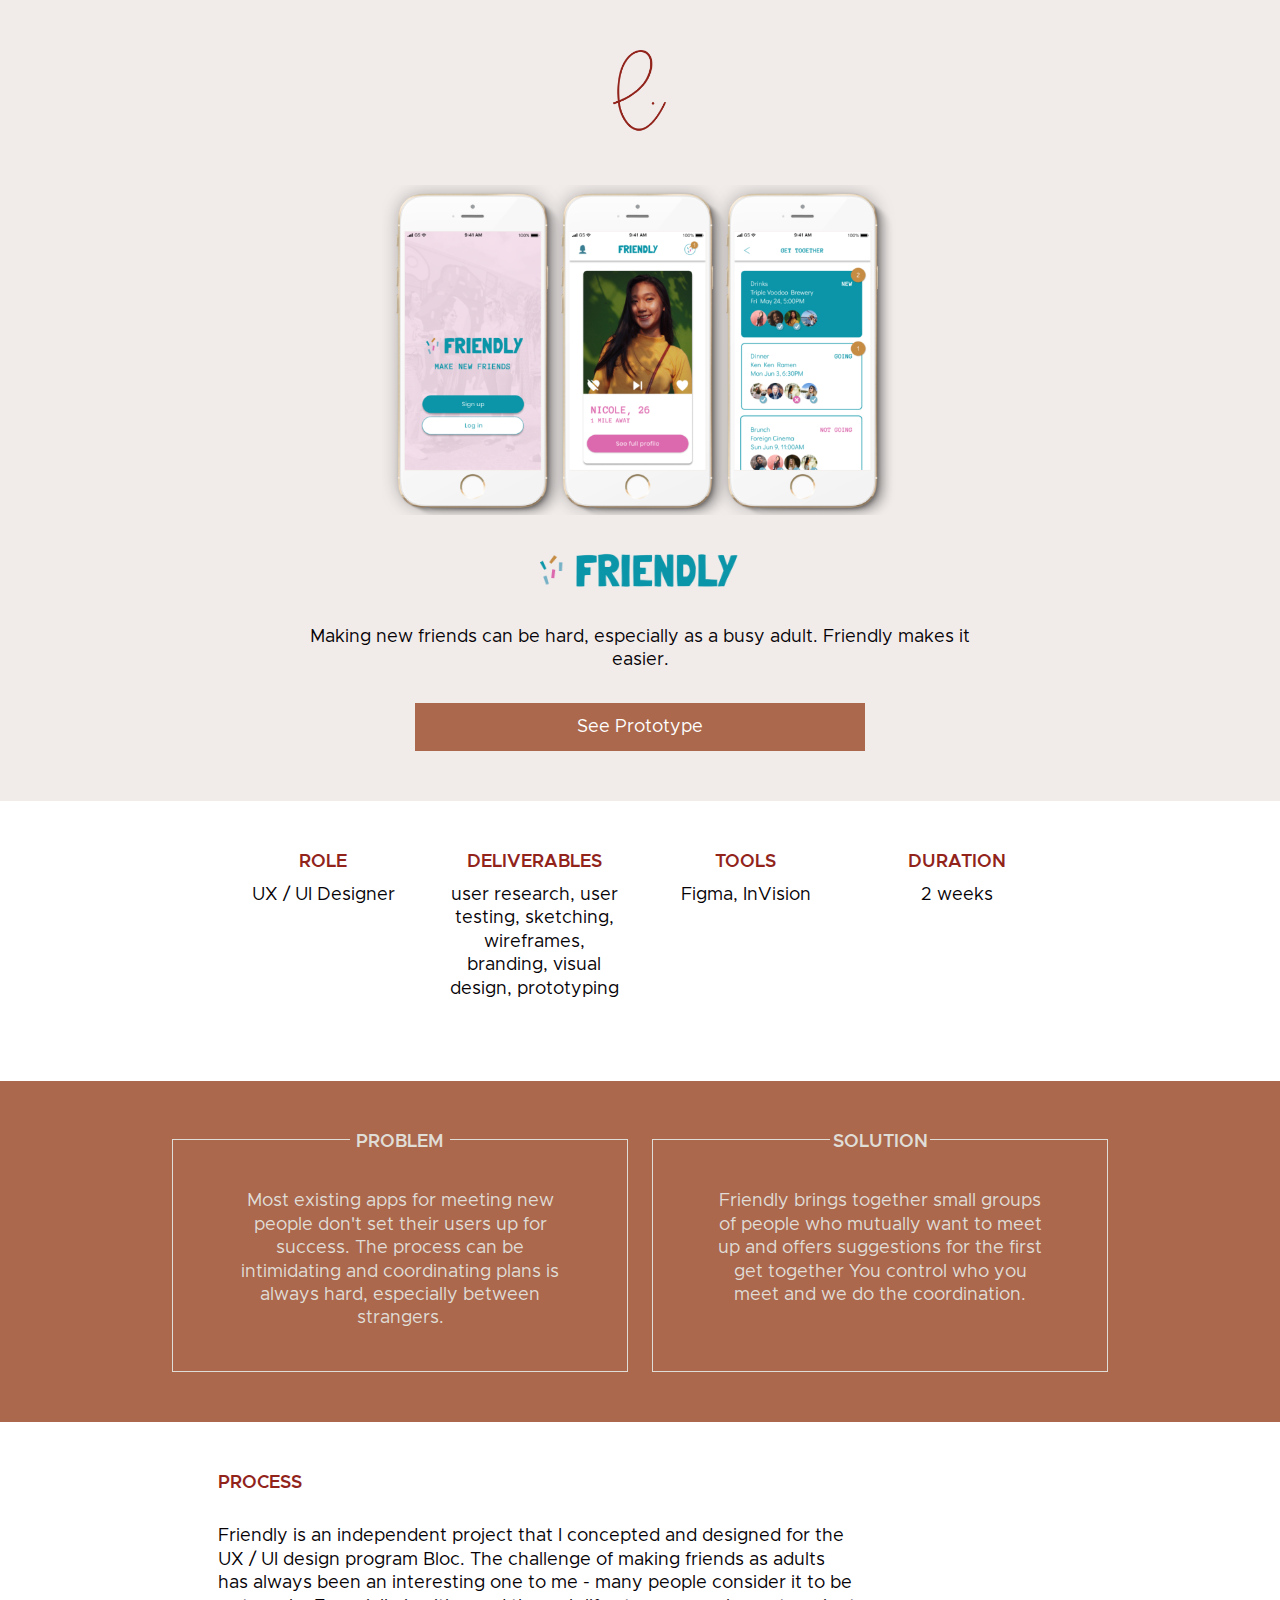
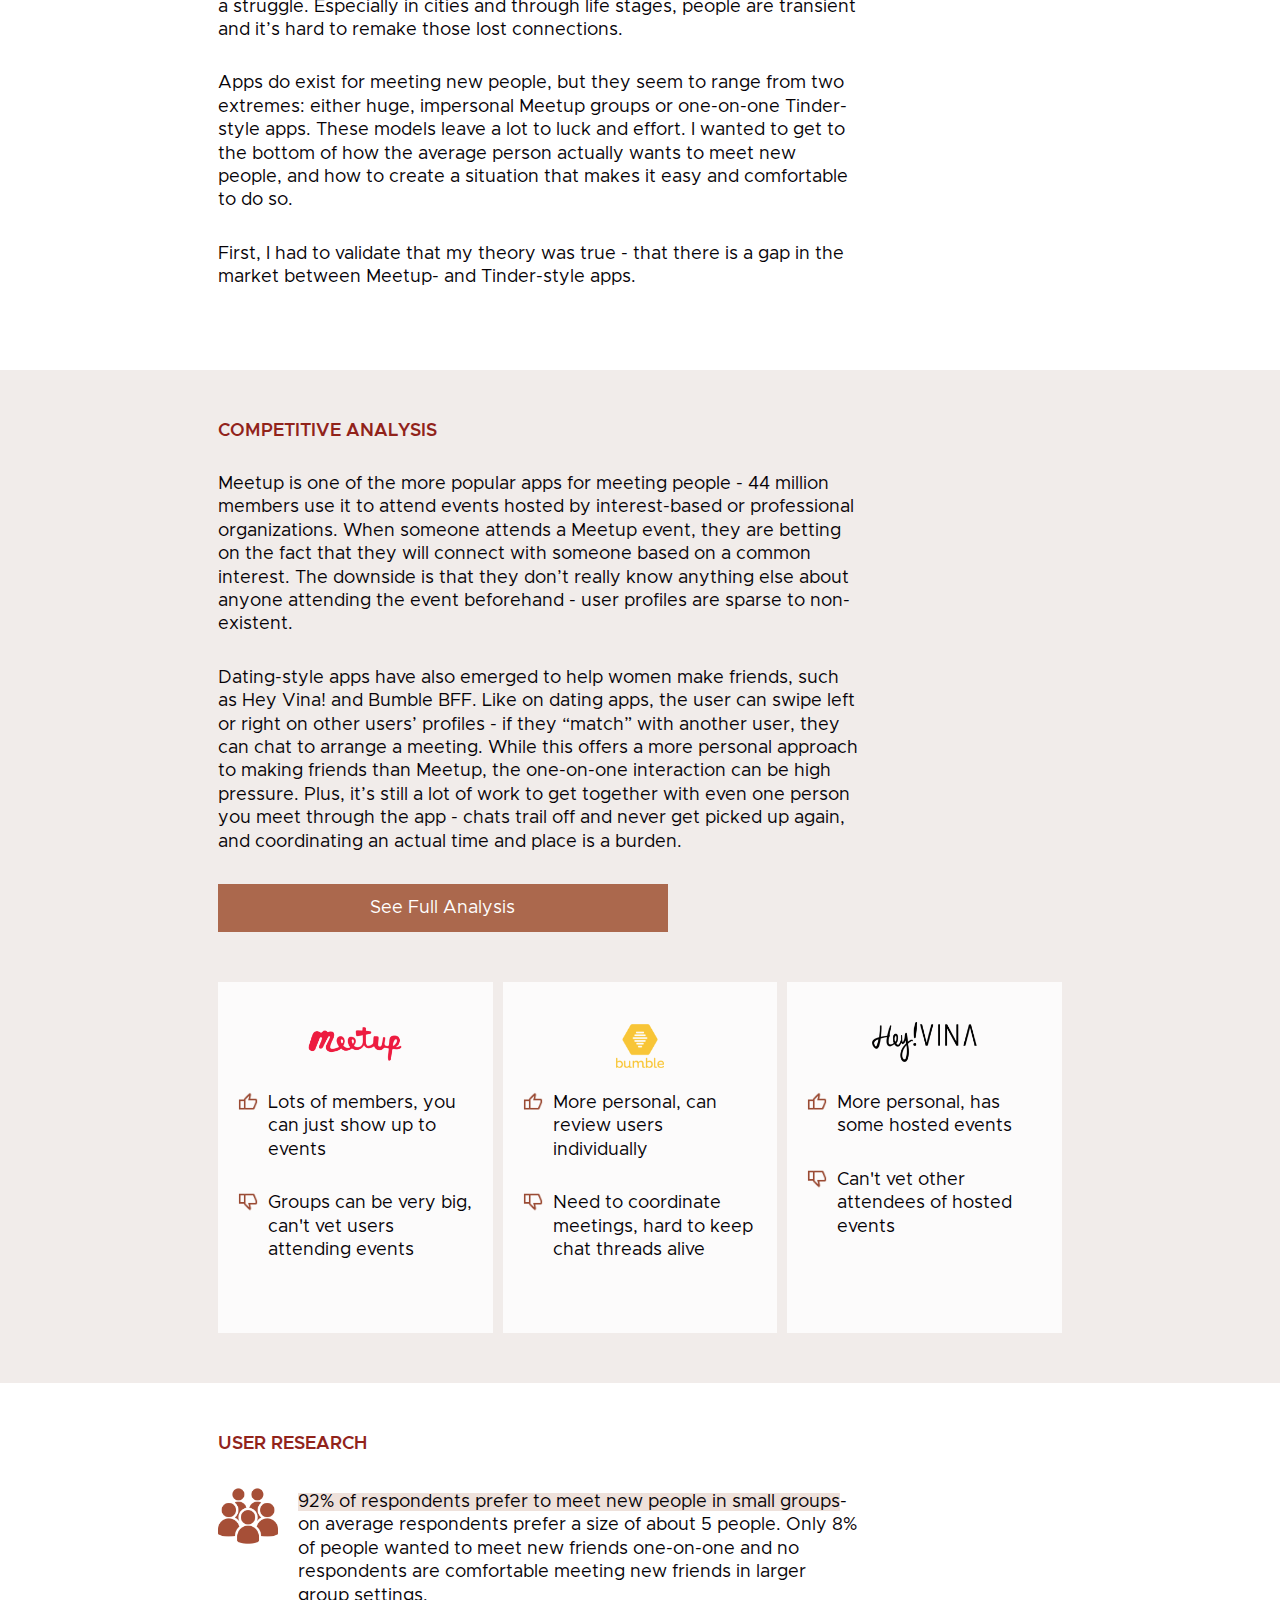
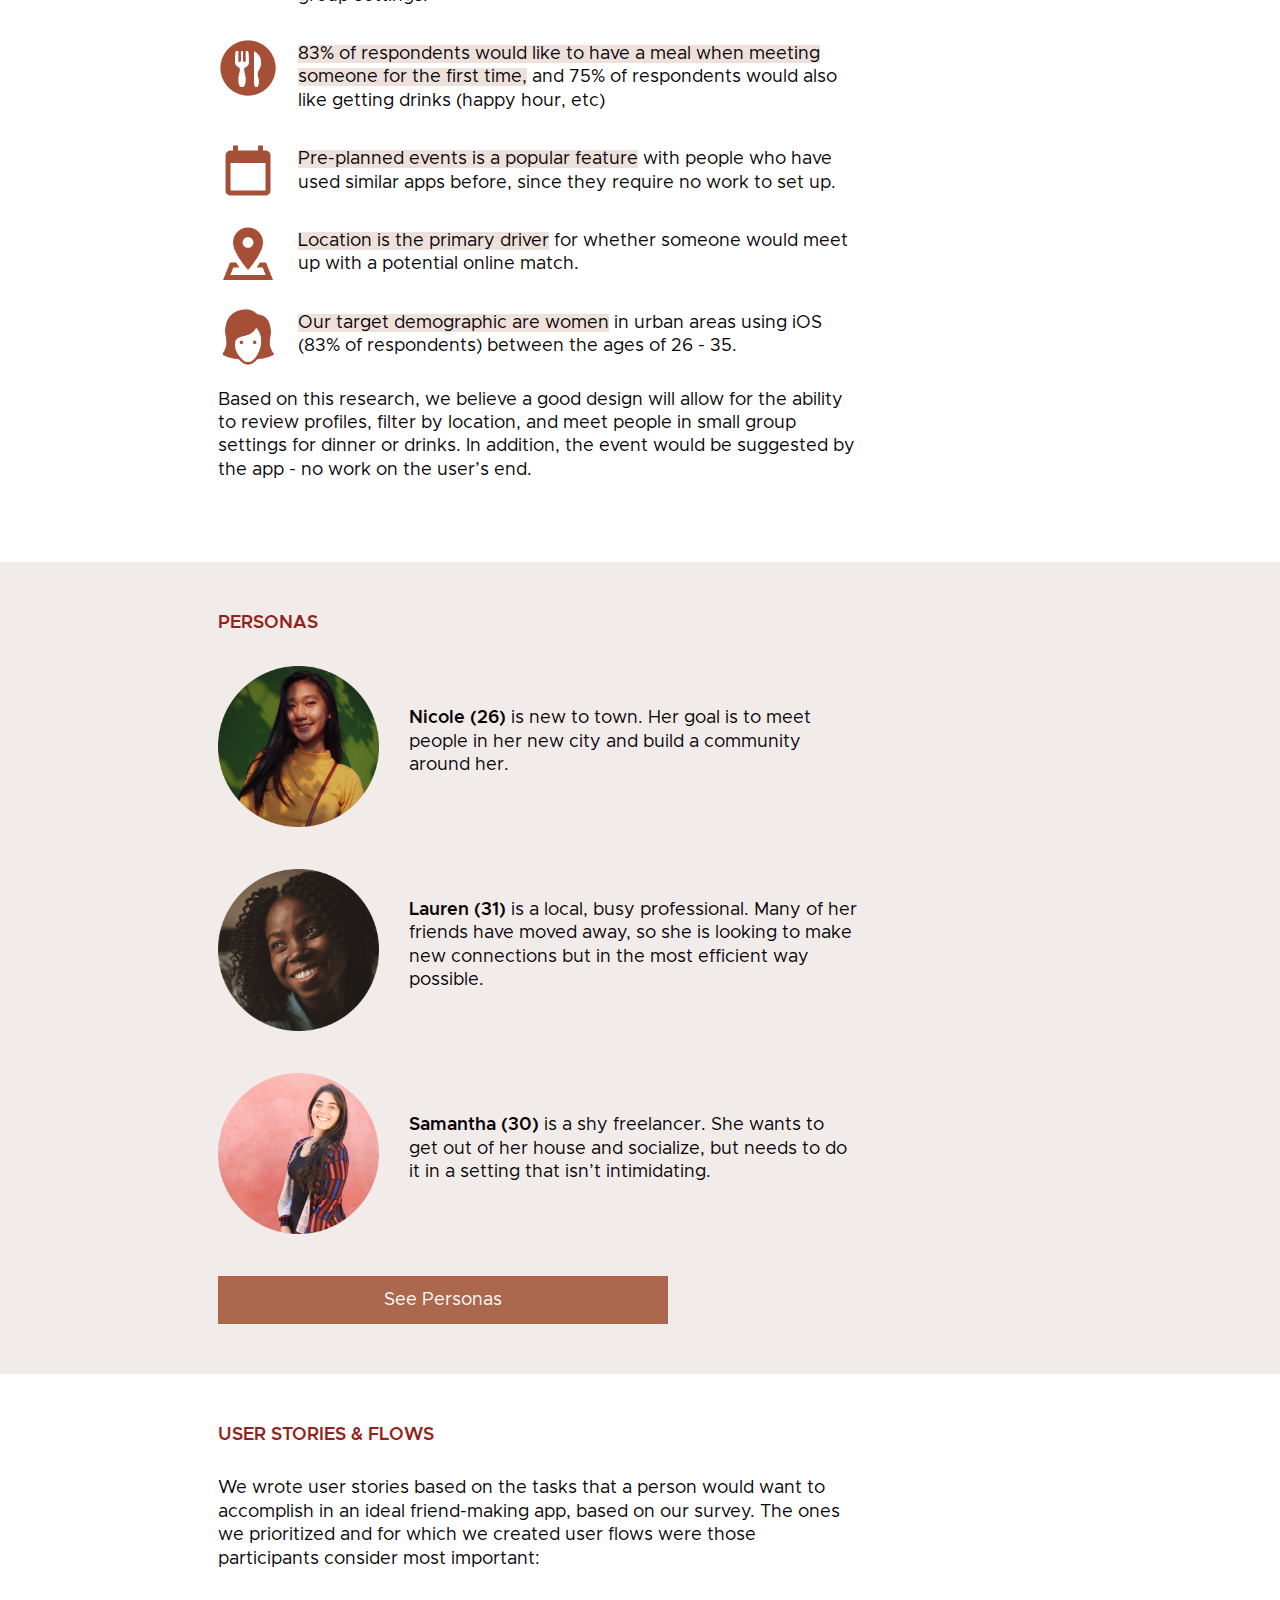
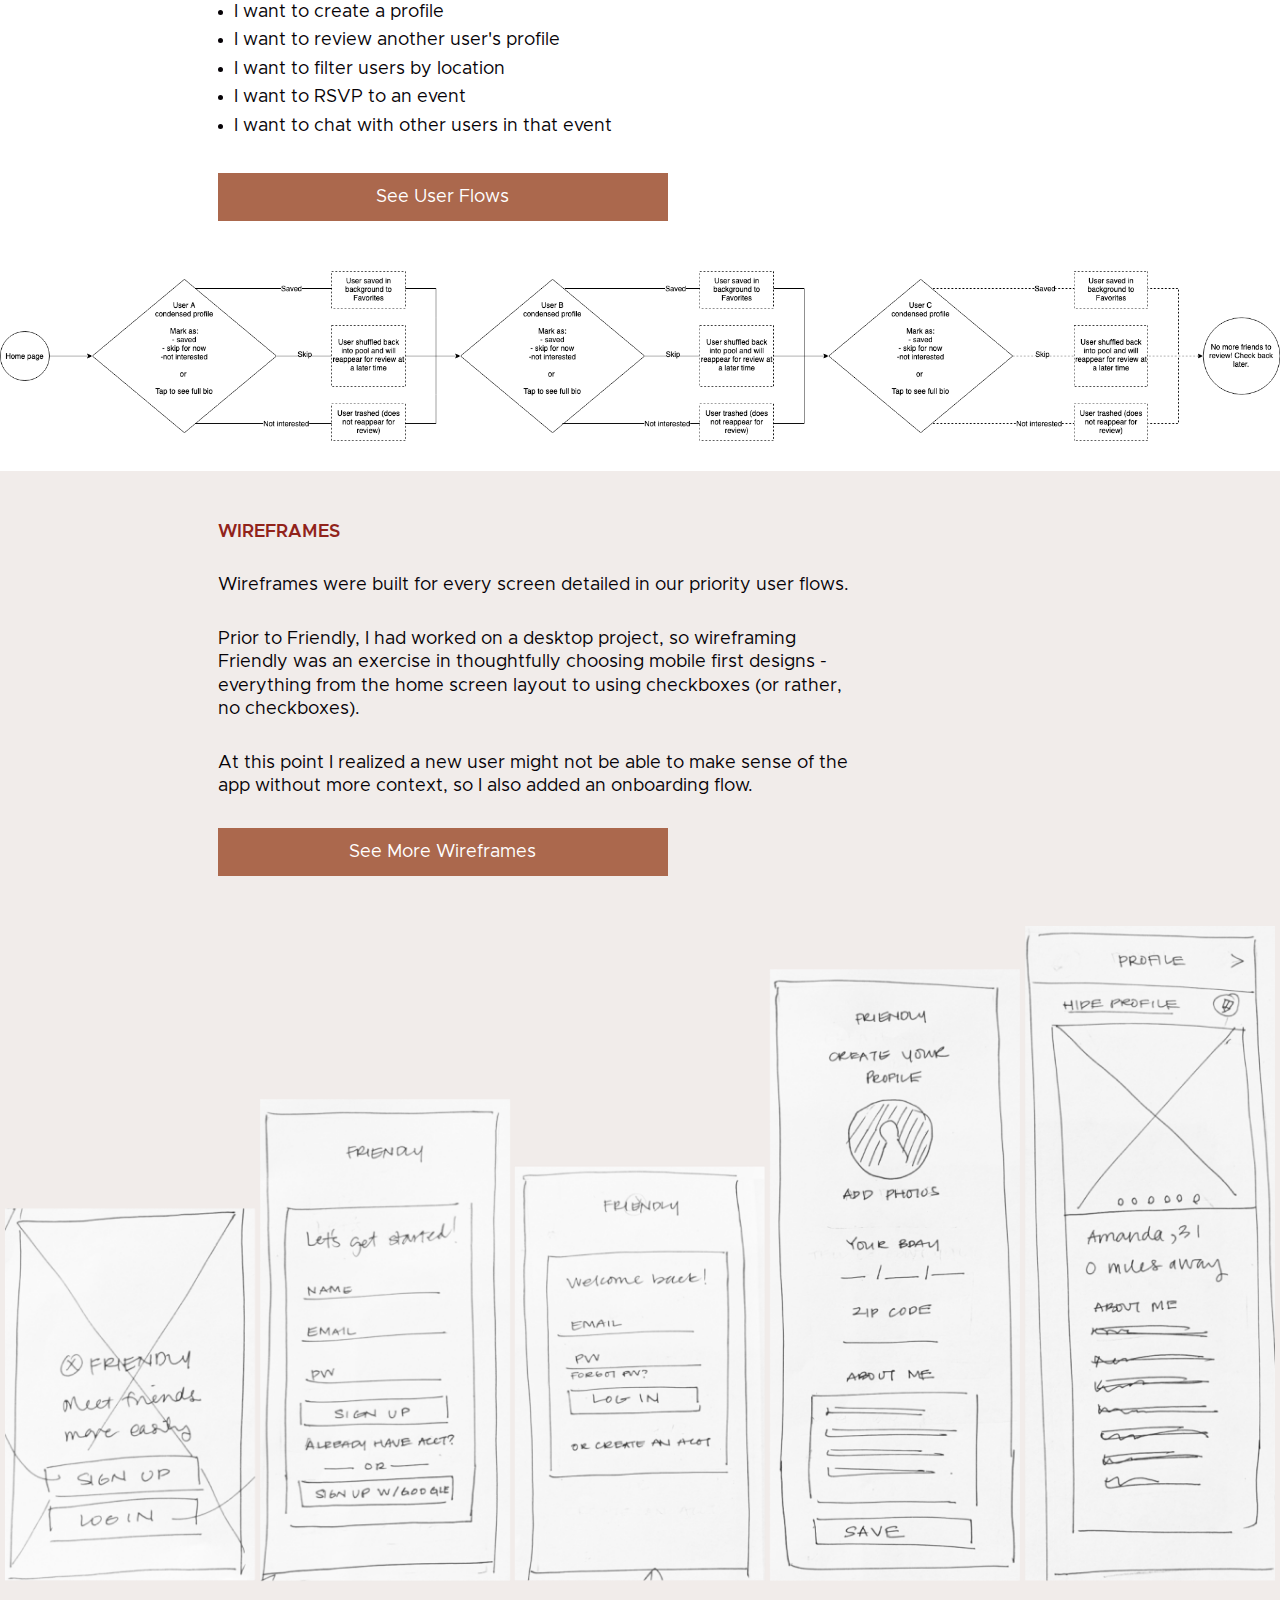
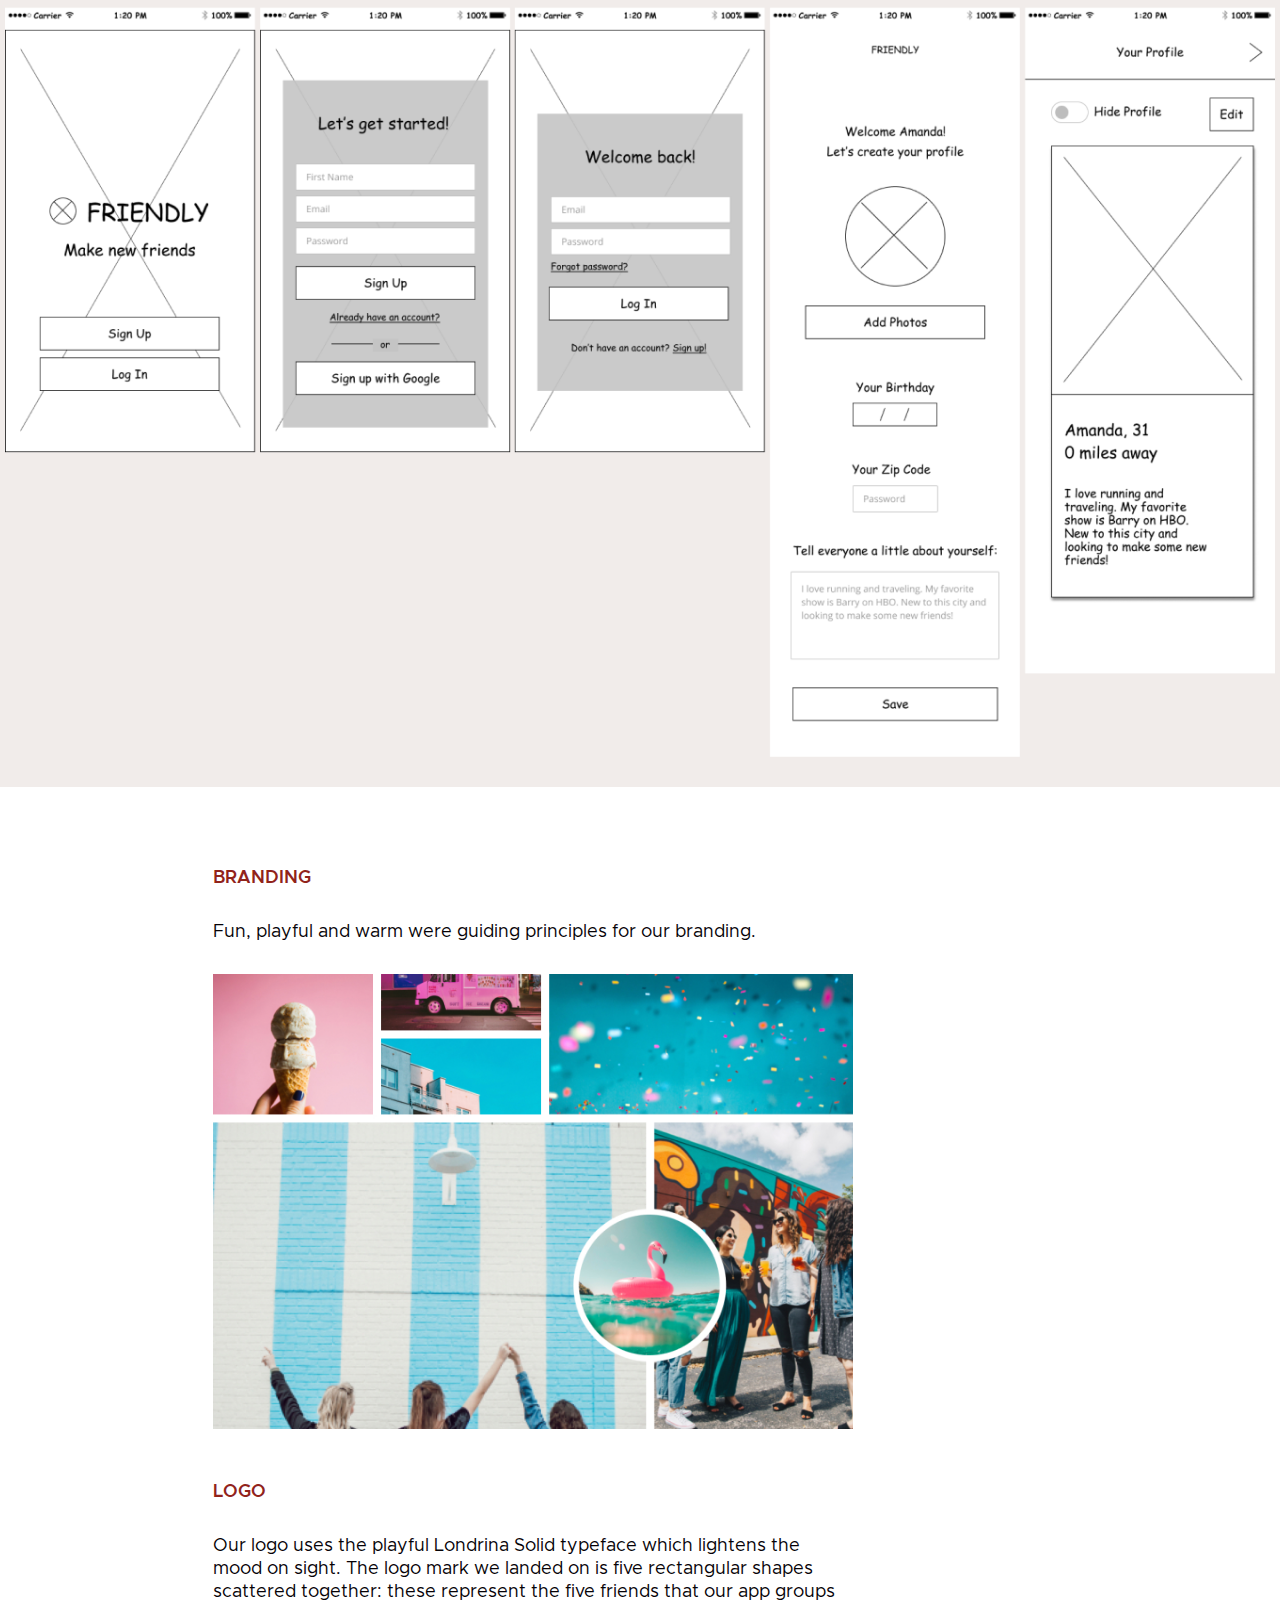
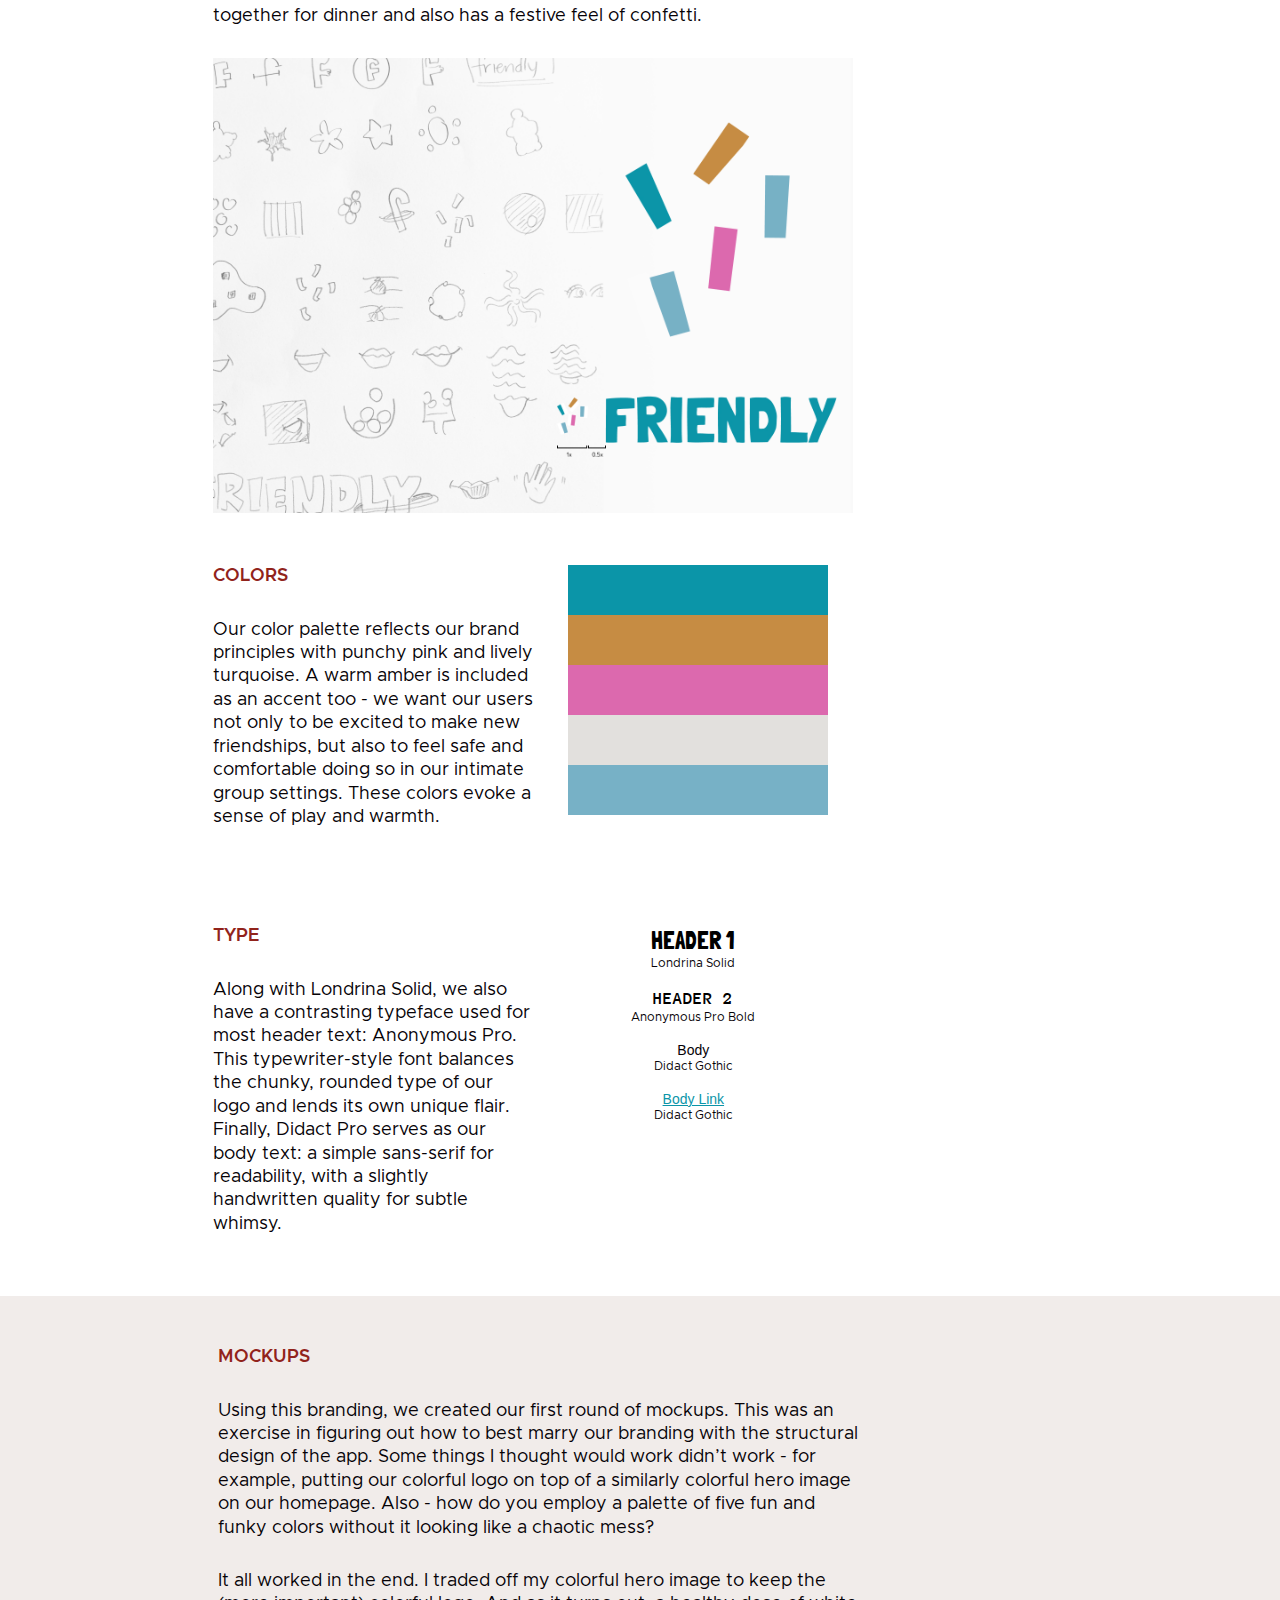
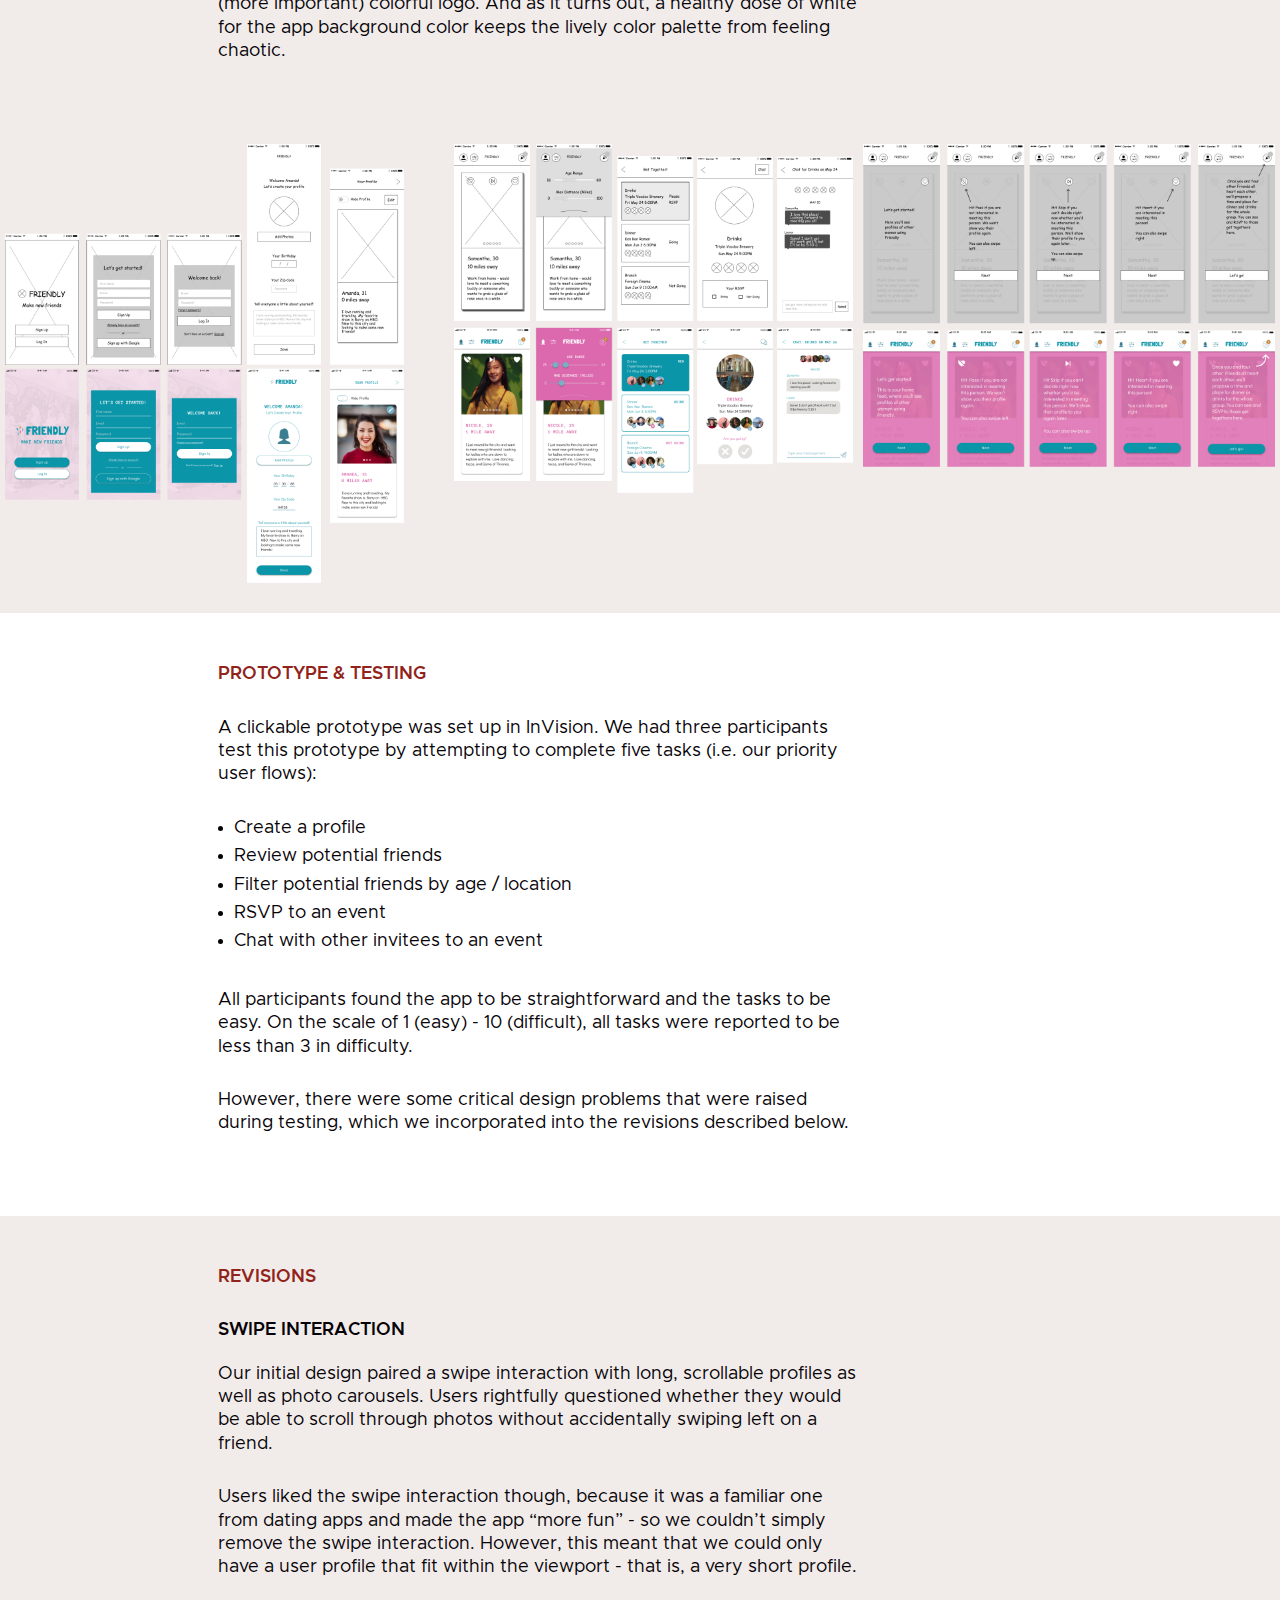
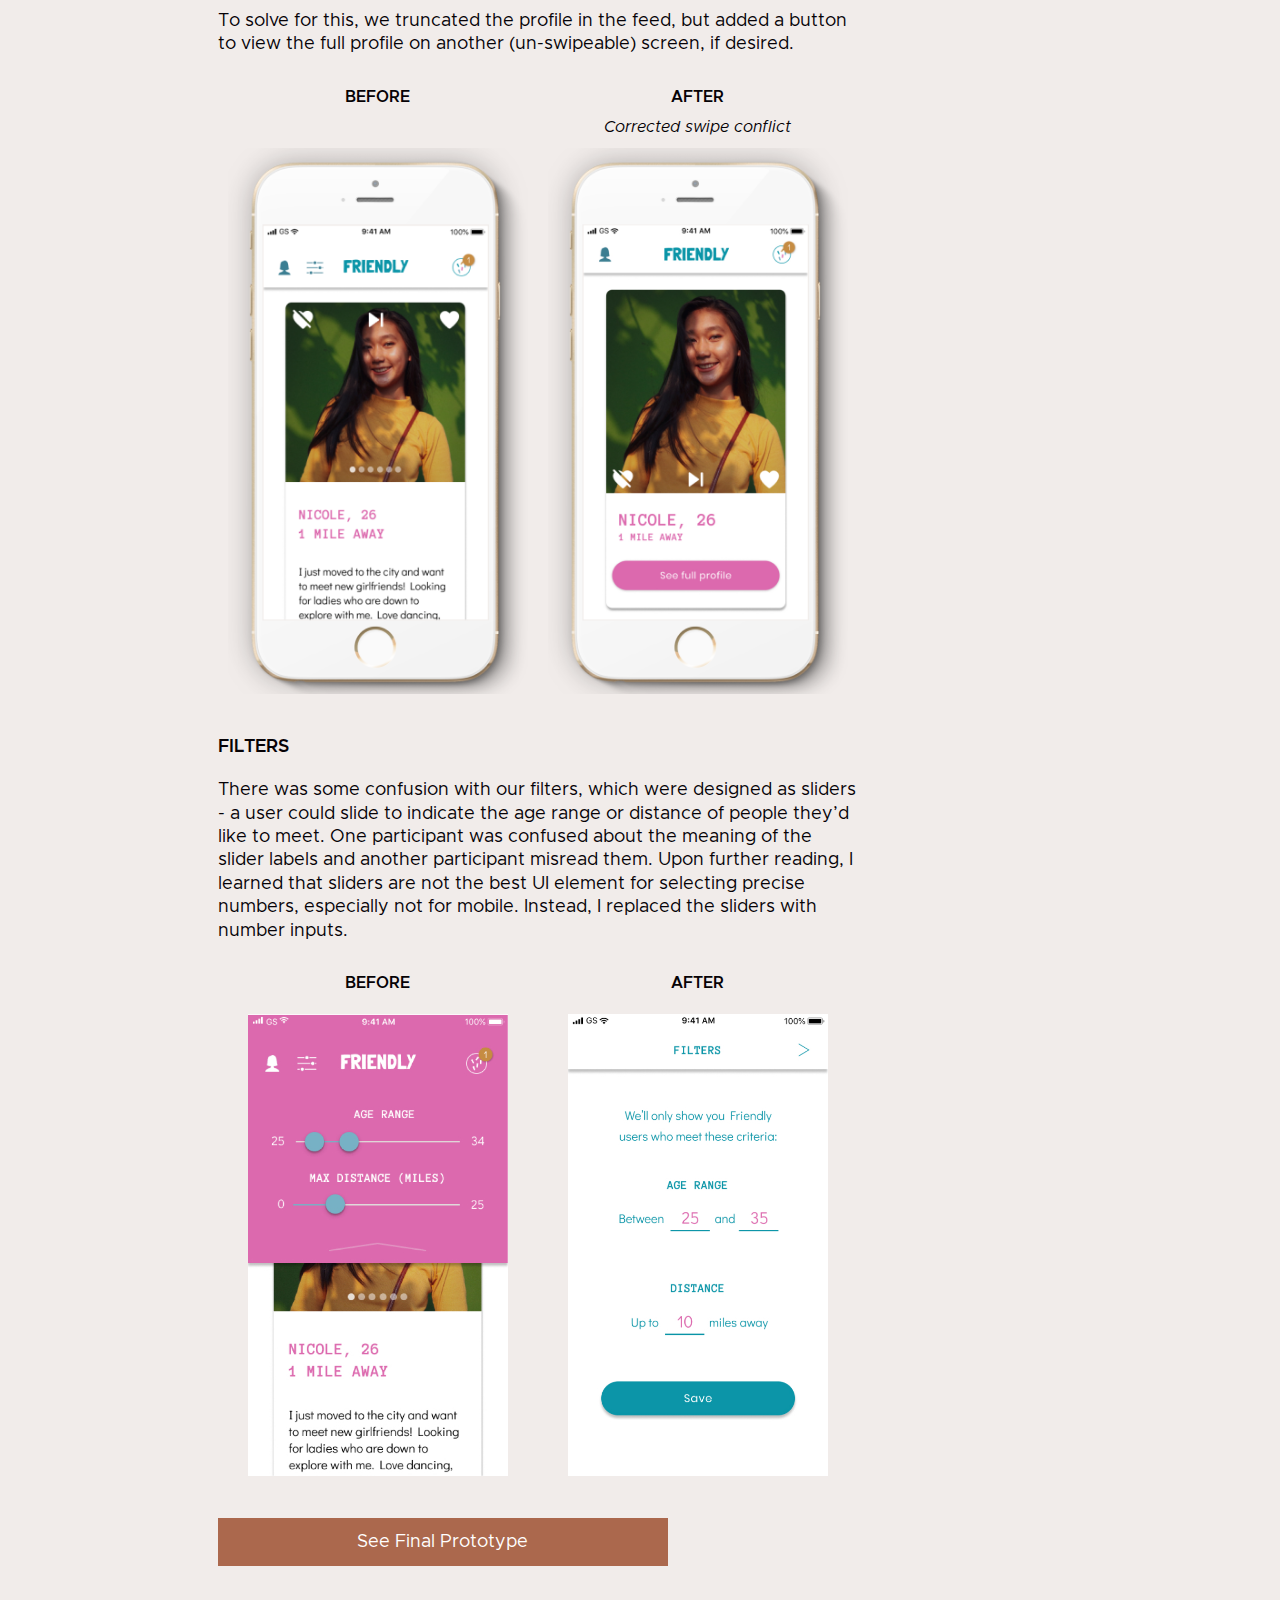
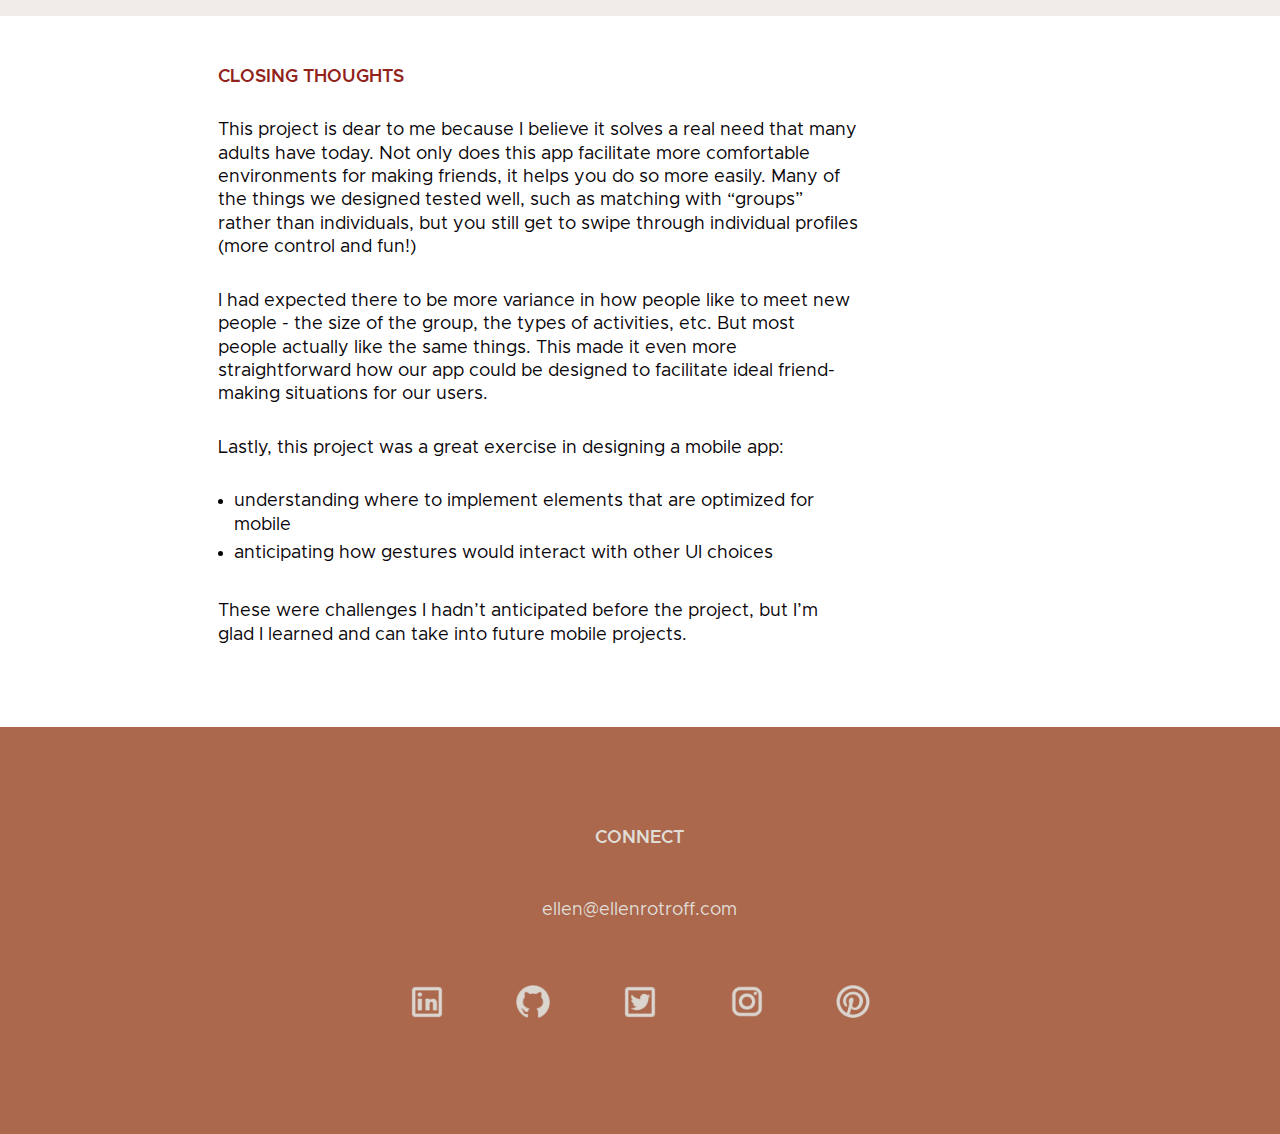
==== friendly.html @ ce74e90e "Adding Friendly case study" ====
<!DOCTYPE html>
<html lang="en" dir="ltr">
  <head>
    <!-- Global site tag (gtag.js) - Google Analytics -->
    <script async src="https://www.googletagmanager.com/gtag/js?id=UA-140252469-1"></script>
    <script>
      window.dataLayer = window.dataLayer || [];
      function gtag(){dataLayer.push(arguments);}
      gtag('js', new Date());

      gtag('config', 'UA-140252469-1');
    </script>

    <meta name="viewport" charset="utf-8" content="width=device-width, initial-scale=1">
    <title>Ellen Shen Rotroff | Portfolio</title>
    <link href="https://fonts.googleapis.com/css?family=Playfair+Display:400,400i" rel="stylesheet">
    <link href="https://fonts.googleapis.com/css?family=Montserrat:400,600" rel="stylesheet">
    <link href="https://fonts.googleapis.com/css?family=Poppins" rel="stylesheet">
    <link rel="stylesheet" href="styles/reset.css">
    <link rel="stylesheet" href="styles/style.css">
  </head>
  <body>
    <div class="container-project">

      <section class="nav">
        <a href="index.html"><img src="images/logo.png"/></a>
      </section>

      <section class="proj-hero portfolio">
        <img src="images/friendly/hero.png" class="proj-hero-img" alt="Mobile screens displaying product"/>
        <br>
        <img src="images/friendly/logo.png" class="proj-hero-logo" alt="Logo for Friendly"/>
        <p class="product-summary">Making new friends can be hard, especially as a busy adult. Friendly makes it easier.</p>
        <a href="https://invis.io/62S8Y27BA9Q" target="_blank" class="btn dark">See Prototype</a>
      </section>

      <section class="role-section portfolio bg-white">
        <div class="role role-text">
          <h2 class="dark">ROLE</h2>
          <p>UX / UI Designer</p>
        </div>
        <div class="deliverables role-text">
          <h2 class="dark">DELIVERABLES</h2>
          <p>user research, user testing, sketching, wireframes, branding, visual design, prototyping</p>
        </div>
        <div class="tools role-text">
          <h2 class="dark">TOOLS</h2>
          <p>Figma, InVision</p>
        </div>
        <div class="duration role-text">
          <h2 class="dark">DURATION</h2>
          <p>2 weeks</p>
        </div>
      </section>

      <section class="overview">
        <div class="problem-title">
          <h2 class="title">PROBLEM</h2>
        </div>
        <div class="problem">
          <p class="light overview-text">Most existing apps for meeting new people don't set their users up for success. The process can be intimidating and coordinating plans is always hard, especially between strangers.</p>
        </div>
        <div class="solution-title">
          <h2 class="title">SOLUTION</h2>
        </div>
        <div class="solution">
          <p class="light overview-text">Friendly brings together small groups of people who mutually want to meet up and offers suggestions for the first get together You control who you meet and we do the coordination.</p>
        </div>
      </section>

      <section class="process portfolio portfolio-desktop bg-white">
        <h2 class="dark">PROCESS</h2>
        <p>Friendly is an independent project that I concepted and designed for the UX / UI design program Bloc. The challenge of making friends as adults has always been an interesting one to me - many people consider it to be a struggle. Especially in cities and through life stages, people are transient and it’s hard to remake those lost connections.</p>
        <p>Apps do exist for meeting new people, but they seem to range from two extremes: either huge, impersonal Meetup groups or one-on-one Tinder-style apps. These models leave a lot to luck and effort. I wanted to get to the bottom of how the average person actually wants to meet new people, and how to create a situation that makes it easy and comfortable to do so.</p>
        <p>First, I had to validate that my theory was true - that there is a gap in the market between Meetup- and Tinder-style apps.</p>
      </section>

      <section class="comp-analysis ca-friendly portfolio-desktop portfolio">

        <div>
          <h2 class="dark">COMPETITIVE ANALYSIS</h2>
          <p>Meetup is one of the more popular apps for meeting people - 44 million members use it to attend events hosted by interest-based or professional organizations. When someone attends a Meetup event, they are betting on the fact that they will connect with someone based on a common interest. The downside is that they don’t really know anything else about anyone attending the event beforehand - user profiles are sparse to non-existent.</p>
          <p>Dating-style apps have also emerged to help women make friends, such as Hey Vina! and Bumble BFF. Like on dating apps, the user can swipe left or right on other users’ profiles - if they “match” with another user, they can chat to arrange a meeting. While this offers a more personal approach to making friends than Meetup, the one-on-one interaction can be high pressure. Plus, it’s still a lot of work to get together with even one person you meet through the app - chats trail off and never get picked up again, and coordinating an actual time and place is a burden.</p>
          <a href="https://docs.google.com/document/d/17cwCKlDme-HuQU3YNkVX6zEAoIEPw15jkq1rrfaIvqs/edit?usp=sharing" target="_blank" class="btn dark">See Full Analysis</a>
        </div>

        </section>

        <section class="brand-comp-friendly portfolio">

        <div class="brand-comparison">

          <div class="brand brand-friendly brand-1">
            <div class="brand-logo">
              <img src="images/friendly/meetup-logo.png" alt="Meetup logo" id="ww"/>
            </div>
            <div class="brand-desc">
              <div class="thumbup">
                <img src="images/gather/icons8-thumb_up.png" alt="Pros" />
              </div>
              <div class="pro">
                <p>Lots of members, you can just show up to events</p>
              </div>
              <div class="thumbdown">
                <img src="images/gather/icons8-thumbs_down.png" alt="Cons" />
              </div>
              <div class="con">
                <p>Groups can be very big, can't vet users attending events</p>
              </div>
            </div>
          </div>

          <div class="brand brand-friendly brand-2">
            <div class="brand-logo">
              <img src="images/friendly/bumble-logo.png" alt="Bumble BFF logo" id="knot"/>
            </div>
            <div class="brand-desc">
              <div class="thumbup">
                <img src="images/gather/icons8-thumb_up.png" alt="Pros" />
              </div>
              <div class="pro">
                <p>More personal, can review users individually</p>
              </div>
              <div class="thumbdown">
                <img src="images/gather/icons8-thumbs_down.png" alt="Cons"/>
              </div>
              <div class="con">
                <p>Need to coordinate meetings, hard to keep chat threads alive</p>
              </div>
            </div>
          </div>

          <div class="brand brand-friendly brand-3">
            <div class="brand-logo">
              <img src="images/friendly/heyvina-logo.png" alt="Hey Vina logo" id="zola"/>
            </div>
            <div class="brand-desc">
              <div class="thumbup">
                <img src="images/gather/icons8-thumb_up.png" alt="Pros" />
              </div>
              <div class="pro">
                <p>More personal, has some hosted events</p>
              </div>
              <div class="thumbdown">
                <img src="images/gather/icons8-thumbs_down.png" alt="Cons" />
              </div>
              <div class="con">
                <p>Can't vet other attendees of hosted events</p>
              </div>
            </div>
          </div>

        </div>

        </section>

      <section class="user-research user-research-frinendly portfolio portfolio-desktop bg-white">
        <h2 class="dark">USER RESEARCH</h2>

        <div class="user-research-content user-research-content-friendly">
          <div class="stat-div stat-div-friendly">
            <img src="images/friendly/icons8-groups_filled.png" alt="Icon representing a meal a group of five people"/>
          </div>
          <div class="stat-desc stat-desc-friendly stat-1">
            <p><span class="orange">92% of respondents prefer to meet new people in small groups</span>- on average respondents prefer a size of about 5 people. Only 8% of people wanted to meet new friends one-on-one and no respondents are comfortable meeting new friends in larger group settings.</p>
          </div>
        </div>

        <div class="user-research-content user-research-content-friendly">
          <div class="stat-div stat-div-friendly">
            <img src="images/friendly/icons8-meal_filled.png" alt="Icon representing a meal"/>
          </div>
          <div class="stat-desc stat-desc-friendly stat-2">
            <p><span class="orange">83% of respondents would like to have a meal when meeting someone for the first time,</span> and 75% of respondents would also like getting drinks (happy hour, etc)</p>
          </div>
        </div>

        <div class="user-research-content user-research-content-friendly">
          <div class="stat-div stat-div-friendly">
            <img src="images/friendly/icons8-calendar.png" alt="Icon representing a calendar event"/>
          </div>
          <div class="stat-desc stat-desc-friendly stat-3">
            <p><span class="orange">Pre-planned events is a popular feature</span> with people who have used similar apps before, since they require no work to set up.</p>
          </div>
        </div>

        <div class="user-research-content user-research-content-friendly">
          <div class="stat-div stat-div-friendly">
            <img src="images/friendly/icons8-worldwide_location.png" alt="Icon representing location"/>
          </div>
          <div class="stat-desc stat-desc-friendly stat-3">
            <p><span class="orange">Location is the primary driver</span> for whether someone would meet up with a potential online match.</p>
          </div>
        </div>

        <div class="user-research-content user-research-content-friendly">
          <div class="stat-div stat-div-friendly">
            <img src="images/friendly/icons8-user_female_filled.png" alt="Icon representing a woman"/>
          </div>
          <div class="stat-desc stat-desc-friendly stat-3">
            <p><span class="orange">Our target demographic are women</span> in urban areas using iOS (83% of respondents) between the ages of 26 - 35.</p>
          </div>
        </div>

        <p>Based on this research, we believe a good design will allow for the ability to review profiles, filter by location, and meet people in small group settings for dinner or drinks. In addition, the event would be suggested by the app - no work on the user’s end.</p>
      </section>

      <section class="personas-friendly portfolio portfolio-desktop">
          <h2 class="dark">PERSONAS</h2>
            <div class="personas-text persona-friendly">
              <div class="persona-img persona-img-fr-1">
              <img src="images/friendly/nicole.png" alt="Photo of young woman" />
              </div>
              <div class="persona-desc persona-desc-fr-1">
                <p><span class="bold">Nicole (26)</span> is new to town. Her goal is to meet people in her new city and build a community around her.</p>
              </div>
            </div>
            <div class="personas-text persona-friendly">
              <div class="persona-img persona-img-fr-2">
              <img src="images/friendly/lauren.png" alt="Photo of young woman" />
              </div>
              <div class="persona-desc persona-desc-fr-2">
              <p><span class="bold">Lauren (31)</span> is a local, busy professional. Many of her friends have moved away, so she is looking to make new connections but in the most efficient way possible.</p>
              </div>
          </div>
            <div class="personas-text persona-friendly">
              <div class="persona-img persona-img-fr-3">
              <img src="images/friendly/samantha.png" alt="Photo of young woman" />
              </div>
              <div class="persona-desc persona-desc-fr-3">
              <p><span class="bold">Samantha (30)</span> is a shy freelancer. She wants to get out of her house and socialize, but needs to do it in a setting that isn’t intimidating.</p>
              </div>
            </div>
            <a href="https://www.figma.com/file/KB6nypg3O87qA02ctrg9hY/ES-Solo-Project-User-Personas?node-id=0%3A1" target="_blank" class="btn dark">See Personas</a>
      </section>

      <section class="user-stories-friendly portfolio portfolio-desktop bg-white">
        <div>
          <h2 class="dark">USER STORIES & FLOWS</h2>
          <p>We wrote user stories based on the tasks that a person would want to accomplish in an ideal friend-making app, based on our survey. The ones we prioritized and for which we created user flows were those participants consider most important:</p>
          <ul class="bulleted-list">
            <li>I want to create a profile</li>
            <li>I want to review another user's profile</li>
            <li>I want to filter users by location</li>
            <li>I want to RSVP to an event</li>
            <li>I want to chat with other users in that event</li>
          </ul>
          <a href="https://drive.google.com/open?id=1RbQ915Ouyq0JL0bSP7Awc8gFbtiTHL5i" target="_blank" class="btn dark">See User Flows</a>
        </div>

      </section>

      <div class="us-img-desktop bg-white">
        <img src="images/friendly/user-flows-desktop.png" class="desktop-img" alt="Screenshot of user flow" />
      </div>

      <section class="user-flows user-flows-friendly bg-white">
        <img src="images/friendly/user-flows.png" class="full-width" alt="Screenshot of user flow" />
      </section>


        <section class="wireframes-friendly portfolio portfolio-desktop">
          <h2 class="dark">WIREFRAMES</h2>
          <p>Wireframes were built for every screen detailed in our priority user flows.</p>
          <p>Prior to Friendly, I had worked on a desktop project, so wireframing Friendly was an exercise in thoughtfully choosing mobile first designs - everything from the home screen layout to using checkboxes (or rather, no checkboxes).</p>
          <img src="images/friendly/wireframes-1.png" class="partial-width add-padding mobile-img" alt="Side by side images of sketches and corresponding wireframes" />
          <img src="images/friendly/wireframes-2.png" class="partial-width add-padding mobile-img" alt="Side by side images of sketches and corresponding wireframes" />
          <p>At this point I realized a new user might not be able to make sense of the app without more context, so I also added an onboarding flow.</p>
          <img src="images/friendly/wireframes-3.png" class="partial-width add-padding mobile-img" alt="Side by side images of sketches and corresponding wireframes" />
          <a href="https://www.figma.com/file/g6q6NRsTfgdk1UqtgzV6XlYI/ESR-Solo-Project?node-id=0%3A1" target="_blank" class="btn dark">See More Wireframes</a>

        </section>

        <div class="wireframe-imgs">
        <img src="images/friendly/wireframes-1.png" class="partial-width add-padding desktop-img" alt="Side by side images of sketches and corresponding wireframes" />
        <img src="images/friendly/wireframes-2.png" class="partial-width add-padding desktop-img" alt="Side by side images of sketches and corresponding wireframes" />
        <div class="wf-img-3"><img src="images/friendly/wireframes-3.png" class="partial-width add-padding desktop-img" alt="Side by side images of sketches and corresponding wireframes" /></div>
        </div>


      <div class="container-branding container-branding-friendly bg-white">

        <section class="branding branding-friendly portfolio rm-portfolio bg-white">
          <h2 class="dark">BRANDING</h2>
          <p>Fun, playful and warm were guiding principles for our branding.</p>
        </section>

        <section class="moodboard bg-white">
          <img src="images/friendly/moodboard.jpg" class="full-width" alt="Moodboard">
        </section>

        <section class="logo-text portfolio rm-portfolio bg-white">
          <h2 class="dark">LOGO</h2>
          <p>Our logo uses the playful Londrina Solid typeface which lightens the mood on sight. The logo mark we landed on is five rectangular shapes scattered together: these represent the five friends that our app groups together for dinner and also has a festive feel of confetti.</p>
        </section>

        <section class="logo-brainstorm bg-white">
          <img src="images/friendly/logo-brainstorm.jpg" class="full-width" alt="Logo sketches">
        </section>

        <section class="type-text portfolio rm-portfolio bg-white">
          <h2 class="dark">TYPE</h2>
          <p>Along with Londrina Solid, we also have a contrasting typeface used for most header text: Anonymous Pro. This typewriter-style font balances the chunky, rounded type of our logo and lends its own unique flair. Finally, Didact Pro serves as our body text: a simple sans-serif for readability, with a slightly handwritten quality for subtle whimsy.</p>
        </section>

        <section class="type type-friendly bg-white">
          <ul class="typography">
            <li>
              <p class="type-1 type-1-friendly">HEADER 1</p>
              <p class="type-description">Londrina Solid</p>
            </li>
            <li>
              <p class="type-2 type-2-friendly">Header 2</p>
              <p class="type-description">Anonymous Pro Bold</p>
            </li>
            <li>
              <p class="type-3 type-3-friendly">Body</p>
              <p class="type-description">Didact Gothic</p>
            </li>
            <li>
              <p class="type-4 type-4-friendly">Body Link</p>
              <p class="type-description">Didact Gothic</p></li>
            </ul>
        </section>

        <section class="color-text color-text-friendly portfolio rm-portfolio bg-white">
          <h2 class="dark">COLORS</h2>
          <p>Our color palette reflects our brand principles with punchy pink and lively turquoise. A warm amber is included as an accent too - we want our users not only to be excited to make new friendships, but also to feel safe and comfortable doing so in our intimate group settings. These colors evoke a sense of play and warmth.</p>
        </section>

        <section class="colors colors-friendly bg-white">
          <ul class="color-palette">
            <li class="color-1 color-1-friendly"></li>
            <li class="color-2 color-2-friendly"></li>
            <li class="color-3 color-3-friendly"></li>
            <li class="color-4 color-4-friendly"></li>
            <li class="color-5 color-5-friendly"></li>
          </ul>
        </section>



      </div>

      <section class="mockups portfolio portfolio-desktop">
        <div>
          <h2 class="dark">MOCKUPS</h2>
          <p>Using this branding, we created our first round of mockups. This was an exercise in figuring out how to best marry our branding with the structural design of the app. Some things I thought would work didn’t work - for example, putting our colorful logo on top of a similarly colorful hero image on our homepage. Also - how do you employ a palette of five fun and funky colors without it looking like a chaotic mess?</p>
          <p>It all worked in the end. I traded off my colorful hero image to keep the (more important) colorful logo. And as it turns out, a healthy dose of white for the app background color keeps the lively color palette from feeling chaotic.</p>
        </div>
        <img src="images/friendly/mockups-1.png" class="product-screenshot img-1 mobile-img" alt="Side by side view of dashboard wireframe and high-fidelity mockup" />
        <img src="images/friendly/mockups-2.png" class="product-screenshot img-2 mobile-img" alt="Side by side view of add item wireframe and high-fidelity mockup" />
        <img src="images/friendly/mockups-3.png" class="product-screenshot img-3 mobile-img" alt="Side by side view of add item wireframe and high-fidelity mockup" />

      </section>

      <section class="mockup-imgs-friendly">
        <div class="mockup-img-fr-1">
        <img src="images/friendly/mockups-1.png" class="product-screenshot img-1 desktop-img" alt="Side by side view of dashboard wireframe and high-fidelity mockup" />
        </div>
        <div class="mockup-img-fr-2">
        <img src="images/friendly/mockups-2.png" class="product-screenshot img-2 desktop-img" alt="Side by side view of add item wireframe and high-fidelity mockup" />
      </div>
      <div class="mockup-img-fr-3">
        <img src="images/friendly/mockups-3.png" class="product-screenshot img-3 desktop-img" alt="Side by side view of add item wireframe and high-fidelity mockup" />
        </div>
        </section>

      <section class="prototype-friendly portfolio portfolio-desktop bg-white">

          <h2 class="dark">PROTOTYPE & TESTING</h2>
          <p>A clickable prototype was set up in InVision. We had three participants test this prototype by attempting to complete five tasks (i.e. our priority user flows):
          <ul class="bulleted-list">
            <li>Create a profile</li>
            <li>Review potential friends</li>
            <li>Filter potential friends by age / location</li>
            <li>RSVP to an event</li>
            <li>Chat with other invitees to an event</li>
          </ul>
          <p>All participants found the app to be straightforward and the tasks to be easy. On the scale of 1 (easy) - 10 (difficult), all tasks were reported to be less than 3 in difficulty.</p>
          <p>However, there were some critical design problems that were raised during testing, which we incorporated into the revisions described below.</p>

      </section>

      <section class="prototype-friendly portfolio portfolio-desktop">

          <h2 class="dark">REVISIONS</h2>
          <div class="revision">
            <h3>Swipe Interaction</h3>
            <p>Our initial design paired a swipe interaction with long, scrollable profiles as well as photo carousels. Users rightfully questioned whether they would be able to scroll through photos without accidentally swiping left on a friend.</p>
            <p>Users liked the swipe interaction though, because it was a familiar one from dating apps and made the app “more fun” - so we couldn’t simply remove the swipe interaction. However, this meant that we could only have a user profile that fit within the viewport - that is, a very short profile.</p>
            <p>To solve for this, we truncated the profile in the feed, but added a button to view the full profile on another (un-swipeable) screen, if desired.
              <div class="side-by-side">
                <div class="side side-friendly">
                  <h4>BEFORE</h4>
                  <p class="center placeholder">Placeholder</p>
                  <img src="images/friendly/before-1.png" alt="Side by side comparison of mockup iteration" />
                </div>
                <div class="side side-friendly">
                  <h4>AFTER</h4>
                  <p class="italicized center">Corrected swipe conflict</p>
                  <img src="images/friendly/after-1.png" alt="Side by side comparison of mockup iteration" />
                </div>
              </div>
            </div>
            <div class="revision">
              <h3>Filters</h3>
              <p>There was some confusion with our filters, which were designed as sliders - a user could slide to indicate the age range or distance of people they’d like to meet. One participant was confused about the meaning of the slider labels and another participant misread them. Upon further reading, I learned that sliders are not the best UI element for selecting precise numbers, especially not for mobile. Instead, I replaced the sliders with number inputs.</p>

              <div class="side-by-side">
                <div class="side side-friendly">
                  <h4>BEFORE</h4>
                  <p class="center"></p>
                  <img src="images/friendly/before-4.jpg" class="sbs-smaller" alt="Side by side comparison of mockup iteration" />
                </div>
                <div class="side side-friendly">
                  <h4>AFTER</h4>
                  <p class="italicized center"></p>
                  <img src="images/friendly/after-4.jpg" class="sbs-smaller" alt="Side by side comparison of mockup iteration" />
                </div>
              </div>
            </div>
            <a href="https://invis.io/62S8Y27BA9Q" target="_blank" class="btn dark">See Final Prototype</a>

      </section>

      <section class="closing-thoughts portfolio portfolio-desktop bg-white">
          <h2 class="dark">CLOSING THOUGHTS</h2>
          <p>This project is dear to me because I believe it solves a real need that many adults have today. Not only does this app facilitate more comfortable environments for making friends, it helps you do so more easily. Many of the things we designed tested well, such as matching with “groups” rather than individuals, but you still get to swipe through individual profiles (more control and fun!)</p>
          <p>I had expected there to be more variance in how people like to meet new people - the size of the group, the types of activities, etc. But most people actually like the same things. This made it even more straightforward how our app could be designed to facilitate ideal friend-making situations for our users.</p>
          <p>Lastly, this project was a great exercise in designing a mobile app:</p>
              <ul class="bulleted-list">
                <li>understanding where to implement elements that are optimized for mobile
                <li>anticipating how gestures would interact with other UI choices
              </ul>
          <p>These were challenges I hadn’t anticipated before the project, but I’m glad I learned and can take into future mobile projects.</p>
      </section>

      <footer>
        <h2 class="footer-name">Connect</h2>
        <a href="mailto:ellen@ellenshen.com" target="_blank" id="email">ellen@ellenrotroff.com</a>
          <ul class="social-links">
            <li class="linkedin"><a href="https://www.linkedin.com/in/eshen/" target="_blank"><img src="images/icons8-linkedin.png" alt="LinkedIn icon" /></a></li>
            <li class="github"><a href="https://github.com/lnshen" target="_blank"><img src="images/icons8-github.png" alt="Github icon" /></a></li>
            <li class="twitter"><a href="https://twitter.com/ellenshen" target="_blank"><img src="images/icons8-twitter.png" alt="Twitter icon" /></a></li>
            <li class="instagram"><a href="https://www.instagram.com/ecshen/" target="_blank"><img src="images/icons8-instagram_new.png" alt="Instagram icon" /></a></li>
            <li class="pinterest"><a href="https://www.pinterest.com/ellenshen/" target="_blank"><img src="images/icons8-pinterest.png" alt="Pinterest icon" /></a></li>
          </ul>
      </footer>

    </div>
  </body>
</html>
---- styles/style.css ----
@media screen and (min-width: 900px) {



}



@media screen and (min-width: 1199px) {



}


@font-face {
    font-family: 'Metropolis Regular';
    src: url("/fonts/Metropolis-Regular.ttf");
}

@font-face {
    font-family: 'Metropolis SemiBold';
    src: url('/fonts/Metropolis-SemiBold.ttf');
}

@font-face {
    font-family: 'Metropolis Regular Italic';
    src: url('/fonts/Metropolis-RegularItalic.otf');
}

@font-face {
    font-family: 'Metropolis SemiBold Italic';
    src: url('/fonts/Metropolis-SemiBoldItalic.otf');
}


@font-face {
    font-family: 'Anonymous Pro Bold';
    src: url("/fonts/friendly/AnonymousPro-Bold.ttf");
}

@font-face {
    font-family: 'Londrina Solid';
    src: url('/fonts/friendly/LondrinaSolid-Regular.ttf');
}

@font-face {
    font-family: 'Didact Gothic';
    src: url('/fonts/friendly/DidactGothic-Regularc.ttf');
}


/* ---------- universal ---------- */

* {
  box-sizing: border-box;
}

html {
  font-size: 10px;
}



/* ----------- structure ----------- */

.container-home {
  background-color: rgba(241, 236, 234, 1);
  display: grid;
  grid-template-columns: 1fr 4fr 2fr 4fr 1fr;
  grid-template-areas:
  ".                      nav                    nav                    nav                    ."
  ".                      hero                   hero                   hero                      ."
  ".                      .                      scroll-down-line       .                      ."
  "projects               projects               projects               projects               projects"
  ".                      about                  about                  about                  ."
  ".                      photo                  photo                  photo                  ."
  ".                      .                      decorative-line-top    .                      ."
  "decorative-line-bottom decorative-line-bottom decorative-line-bottom decorative-line-bottom decorative-line-bottom"
  "footer                 footer                 footer                 footer                 footer";
}


.container-project {
  background-color: rgba(241, 236, 234, 1);
}

section.portfolio {
  padding: 5rem 8%;
}

.bg-white {
  background-color: #fff;
}

.nav img {
  height: 100%;
  text-align: center;
  margin: 0 auto;
  display: block;
}



/* ----------- background colors ----------- */

section {
  background-color: rgba(241, 236, 234, 1);
}

footer,
.projects,
.decorative-line-bottom,
.overview {
  background-color: #AB684D;
}



/* ----------- typography - general ----------- */

h1 {
  color: #91231B;
  font-family: 'Playfair Display', serif;
  font-size: 4em;
  font-weight: 400;
  letter-spacing: 0.06em;
  padding-bottom: 2rem;
  text-transform: uppercase;
}

h2, h3, p {
  font-family: 'Metropolis Regular', sans-serif;
  font-size: 1.8em;
  line-height: 130%;
}


h2, h3 {
  color: #E0DDD7;
  margin: 0 0 5rem 0;
  text-transform: uppercase;
}

h2 {
  font-family: 'Metropolis SemiBold', sans-serif;
}

h2.dark {
  color: #91231B;
  margin: 0 0 3rem 0;
}

h3, p {
  font-weight: 400;
}

p {
  color: #060206;
  margin: 0 0 3rem 0;
}

p.light {
  color: #E0DDD7;
}

a {
  color: #91231B;
  font-family: 'Metropolis Regular', sans-serif;
}

a.highlight {
  background: rgba(183, 156, 130, 0.3);
}

a.highlight:hover,
a.highlight:focus {
  font-family: 'Metropolis SemiBold', sans-serif;
}

a.highlight:active {
  background: rgba(183, 156, 130, 0.5);
}

footer a {
  color: #E0DDD7;
  font-size: 1.8em;
  text-decoration: none;
}


/* ----------- list styling ----------- */

ul {
  color: #060206;
  font-family: 'Metropolis Regular', sans-serif;
  font-size: 1.8em;
  font-weight: 400;
  line-height: 130%;
  margin: 0 0 3rem 0;
}

li {
  padding: 0 0 0.5rem 0;
}

.bulleted-list {
  list-style: disc;
  margin-left: 0.9em;
}



/* ----------- button styling ----------- */

a.btn {
  border: none;
  border-radius: 0;
  cursor: pointer;
  display: inline-block;
  font-size: 1.8rem;
  padding: 1.5rem;
  margin: 0 auto;
  text-align: center;
  text-decoration: none;
  transition: background 150ms ease-in-out,
              transform 50ms ease;
  width: 100%;
}

a.btn:focus {
    outline-offset: -2px;
}

a.btn:active {
    transform: scale(0.99);
}

a.light {
  background: #FFFFFF;
  color: #91231B;
}

a.light:hover,
a.light:focus {
    background: rgba(241, 236, 234, 1);
}

a.light:focus {
    outline: 1px solid #AB684D;
}

a.dark {
  background: #AB684D;
  color: #FFF;
}

a.dark:hover,
a.dark:focus {
    background: rgba(171, 104, 77, 0.9);
}

a.dark:focus {
    outline: 1px solid #FFF;
}



/* ----------- projects section - HERO ----------- */

.proj-hero {
  text-align: center;
}

.proj-hero-img {
  padding: 0 0 3rem 0;
  width: 80%;

}

.proj-hero-logo {
  padding: 0 0 3rem 0;
  width: 40%;
  max-width: 20rem;
}

/* ----------- projects section - ROLE ----------- */

.role, .deliverables, .tools, .duration {
  text-align: center;
}

.role-text {
  max-width: 45rem;
  margin: 0 auto;
}

.role-text h2 {
  margin: 0 auto;
  max-width: 40rem;
}

/* ----------- projects section - OVERVIEW ----------- */

.overview {
    display: grid;
    grid-template-columns: 1fr 8fr 1fr;
    grid-template-areas:
        ". problem-title  ."
        ". problem ."
        ". solution-title       ."
        ". solution .";
    padding: 5rem 0 2rem 0;
    text-align: center;
  }

  .problem-title {
    grid-area: problem-title;
  }

  .solution-title {
    grid-area: solution-title;
  }

  .problem-title,
  .solution-title {
    margin: 0 auto -6.5rem;
    z-index: 1;
  }

  .title {
    background: #AB684D;
    width: 10rem;
    z-index: 2;
  }

  .problem {
    grid-area: problem;
  }

  .solution {
    grid-area: solution;
  }

  .problem,
  .solution {
    border: 0.1em solid #E0DDD7;
    padding: 5rem 2rem 2rem;
    margin: 0 auto 3rem;
  }

/* ----------- projects section - COMPETITIVE ANALYSIS ----------- */

.brand-logo {
  text-align: center;
  height: 7rem;
  padding-top: 2rem;
}

#ww,
#zola  {
  height: 4rem;
}

#knot {
height: 4.8rem;
}

.brand-comparison {
  margin: 5rem 0 0 0;
}

.brand {
  background: rgba(224, 221, 215, 0.3);
  padding: 2rem;
}

.brand-1,
.brand-2 {
  margin-bottom: 1rem;
}

.container-branding section.portfolio {
  padding-top: 0;
  padding-bottom: 0;
}

.container-branding h2 {
  padding-top: 5rem;
}

.brand-desc {
  display: grid;
  grid-template-columns: 1fr 9fr;
  grid-template-areas:
  'thumbup   pro'
  'thumbdown con';
  padding: 1rem 2rem;
}

.thumbup {
  grid-area: thumbup;
  margin-right: 1rem;
}

.thumbdown {
  grid-area: thumbdown;
  margin-right: 1rem;
}

.thumbup img,
.thumbdown img {
  max-width: 2rem;
}

.pro {
  grid-area: pro;
}

.con {
  grid-area: con;
}


/* ----------- projects section - USER RESEARCH ----------- */

.statistic {
  color: #AB684D;
  font-family: 'Playfair Display', serif;
  font-size: 7.2rem;
  margin: 0;
}

.orange {
  background-color: rgba(171, 104, 77, 0.2);
}

/* ----------- projects section - USER PERSONAS ----------- */

.full-width {
  width: 100%;
}

.bold {
  font-family: 'Metropolis SemiBold', sans-serif;
}

.i-bold {
  font-family: 'Metropolis SemiBold Italic', sans-serif;
}

/* ----------- projects section - BRANDING ----------- */

.branding {
  margin-bottom: 5rem;
}

.color-palette {
  display: flex;
  text-align: center;
}

.colors {
  padding: 0 8%;
}

.color-1,
.color-2,
.color-3,
.color-4,
.color-5
 {
  border-radius: 0%;
  flex-grow: 1;
  height: 10vw;
  margin: 1vw;
  width: 10vw;
}

.color-1 {
  background: #6C716B;
}

.color-2 {
  background: #8F8D82;
}

.color-3 {
  background: #FFF;
}

.color-4 {
  background: #E9E7E6;
}

.color-5 {
  background: #080F01;
}

.type {
  margin: 0 auto;
  text-align: center;
}

.typography {
  border: 1px solid #060206;
  margin: 5rem auto;
  padding-top: 3rem;
  width: 80%;
  text-align: center;
}

.type-1 {
  font-family: 'Playfair Display', serif;
  font-size: 2.4rem;
  font-weight: 400;
  margin: 0;
}

.type-2,
.type-3,
.type-4 {
  font-family: 'Poppins', sans-serif;
  margin: 0;
}

.type-3,
.type-4 {
  font-size: 1.2rem;
}

.type-2 {
  font-size: 1.3rem;
}

.type-1,
.type-2,
.type-4 {
  color: #060F00;
}

.type-4 {
  color: #6B716B;
  text-decoration: underline;
}

.type-description {
  font-size: 1.4rem;
}

/* ----------- projects section - WIREFRAMES ----------- */


.partial-width {
  width: 100%;
}

.add-padding {
  padding: 0 0 3rem 0;
}

.wireframes a {
  margin-bottom: 5rem;
}

.wireframes-img {
  display: none;
}

.center {
  text-align: center;
}

/* ----------- projects section - MOCKUPS & PROTOTYPE ----------- */

.product-screenshot {
  padding-bottom: 3rem;
  width: 100%;
}

.side {
  text-align: center;
}

.side img {
  padding-bottom: 1rem;
  max-width: 500px;
}

.prototype-img {
  max-width: 450px;
}

.desktop-img {
  display: none;
}


/* ----------- homepage section - NAVIGATION ----------- */

.nav {
  grid-area: nav;
  height: 15vh;
  padding-top: 5rem;
  margin: 0 auto;
}

#logo {
  color: #91231B;
  letter-spacing: 0.01em;
  font-family: 'Playfair Display', serif;
  font-size: 1.8em;
  font-weight: 400;
  text-decoration: none;
  text-transform: uppercase;
}



/* ----------- homepage section - HERO ----------- */

.hero {
  display: flex;
  flex-direction: column;
  grid-area: hero;
  height: 55vh;
  justify-content: flex-end;
  max-width: 600px;
  width: 75%;
}

.hero-description  {
  font-size: 2.4em;
}

.scroll-down-line {
  grid-area: scroll-down-line;
  height: 30vh;
}

.line-one {
  border: 0.05rem solid #AB684D;
  width: 0.05rem;
  margin-top: 5rem;
  margin-bottom: 0;
  margin-left: auto;
  margin-right: auto;
  height: 25vh;
}



/* ---------- homepage section - PROJECTS ---------- */

.projects {
  display: grid;
  grid-area: projects;
  grid-template-columns: 1fr 10fr 1fr;
  grid-template-areas:
      ". projects-header  ."
      ". case-outer       ."
      ". case-outer-2     .";
  padding: 5rem 0 8rem 0;
  text-align: center;
}

.case-inner {
  display: grid;
  grid-template-columns: 1fr;
  grid-template-areas:
      "case-title"
      "case-study";
  text-align: center;
}

.projects-header {
  grid-area: projects-header;
}

.case-outer {
  grid-area: case-outer;
}

.case-outer-2 {
  grid-area: case-outer-2;
  margin-top: 5rem;
}

.case-img,
.case-outer .proj-hero-logo,
.case-outer-2 .proj-hero-logo {
  display: none;
}

.case-inner a {
  text-decoration: none;
}

.case-title {
  grid-area: case-title;
  margin: 0 auto -6.5rem;
  z-index: 1;
}

.title {
  background: #AB684D;
  width: 10rem;
  z-index: 2;
}

.case-study {
  border: 0.1em solid #E0DDD7;
  grid-area: case-study;
  padding: 5rem 2rem;
}

.case-title-hover {
  display: none;
}


/* ----------- homepage section - ABOUT ----------- */

.about {
  grid-area: about;
  padding: 8rem 0 5rem;
}

#biography-intro {
  color: #060206;
  font-family: 'Metropolis SemiBold', sans-serif;
  text-transform: uppercase;
}

.italicized {
  font-family: 'Metropolis Regular Italic', sans-serif;
}

.photo {
  background: none;
  grid-area: photo;
  margin: 0 0 -1rem 0;
  text-align: center;
  z-index: 2;
}

.photo img {
    height: auto;
    max-width: 20rem;
    width: 80%;
}

.decorative-line-top {
  grid-area: decorative-line-top;
  height: 20vh;
  z-index: 1;
}

.decorative-line-bottom {
  grid-area: decorative-line-bottom;
  height: 15vh;
}

.line-two-top,
.line-two-bottom,
.line-two-end {
  margin: 0 auto;
}

.line-two-top {
  border: 0.05rem solid #AB684D;
  height: 20vh;
  width: 0;
}

.line-two-bottom {
  border: 0.05rem solid #E0DDD7;
  height: 10vh;
  width: 0;
}

.line-two-end {
  background: #E0DDD7;
  border-radius: 50%;
  height: 1rem;
  width: 1rem;
}



/* ----------- homepage section - FOOTER ----------- */

footer {
  display: grid;
  grid-area: footer;
  grid-template-columns: 1fr 10fr 1fr;
  grid-template-areas:
    ". footer-name ."
    ". email ."
    ". social-links .";
  padding: 10rem 0;
  text-align: center;
  margin-bottom: 0rem;
}

.footer-home {
  padding-top: 5rem;
}

.footer-name {
  grid-area: footer-name;
}

#email {
  grid-area: email;
  padding: 0 0 3.5em 0;
}

.social-links {
  display: flex;
  grid-area: social-links;
}

.linkedin,
.github,
.twitter,
.instagram,
.pinterest {
  flex-grow: 1;
}

.social-links img {
  height: auto;
  max-width: 4rem;
  width: 100%;
}



/* ----------- (TABLET - SMALL) responsive ----------- */

@media screen and (min-width: 575px) {

  /*--- home ---*/


  .container-home {
    grid-template-columns: 1fr 2fr 1fr 2fr 1fr;

    }

  .projects {
    grid-template-columns: 1fr 5fr 1fr;
    padding: 5rem 0 8rem 0;
  }

  .case-desc {
    width: 80%;
    margin: 0 auto;
  }

  a.btn,
  a.dark {
    max-width: 50rem;
  }

  /*--- project ---*/

  a.dark {
    max-width: 45rem;
    margin: 0 auto;
  }

  .product-summary {
    max-width: 50rem;
    margin-left: auto;
    margin-right: auto;
  }

  .proj-hero-img {
    max-height: 40vh;
    width: auto;
  }

  section.portfolio {
    padding: 5rem 12%;
  }

  .overview {
      display: grid;
      grid-template-columns: 1fr 8fr 1fr;
      grid-template-areas:
          ". problem-title  ."
          ". problem ."
          ". solution-title       ."
          ". solution .";
      padding: 5rem 0 2rem 0;
      text-align: center;
    }

    .wireframes a {
      margin-bottom: 5rem;
    }

}


/* ----------- (TABLET - LARGE) responsive ----------- */

@media screen and (min-width: 900px) and (max-width: 1198px) {

  .moodboard {
    /* padding: 0 20% 5rem 20%; */
    max-height: 90vh;
    overflow: hidden;
  }

  .colors {
    padding: 0 20%;
    margin: 0 auto;
  }

  .color-1,
  .color-2,
  .color-3,
  .color-4,
  .color-5 {
    border-radius: 0;
    height: 10rem;
  }

  .typography {
    width: 60%;
  }

}


@media screen and (min-width: 900px) {


  /*--- home ---*/

  .decorative-line-top,
  .decorative-line-bottom {
    display: none;
  }

  .about {
    display: flex;
    padding-bottom: 0;
  }

  .about-col-1 {
    margin-right: 2rem;
  }

  .about-col-2 {
    margin-left:2rem;
  }

  .about-col-1,
  .about-col-2 {
    width: 100%;
  }

  .photo {
    margin-bottom: -10rem;
  }

  .footer-home {
    padding-top: 15rem;
  }

  .social-links {
    margin: 0 auto;
    width: 50%;
  }

  /*--- project ---*/

  section.portfolio {
    padding: 5rem 20%;
  }

  .overview {
      display: grid;
      grid-template-columns: 1fr 3fr 1fr;
      grid-template-areas:
          ". problem-title  ."
          ". problem ."
          ". solution-title       ."
          ". solution .";
      padding: 5rem 0 2rem 0;
      text-align: center;
    }

    .user-research {
      margin: 0 auto;
    }

    .user-research-content {
      display: flex;
      width: 100%;
    }

    .stat-div {
      padding-right: 2rem;
    }

    .stat-desc {
      padding-top: 2.5rem;
      padding-bottom: 0;
      max-width: 60rem;
    }

    .stat-1 {
      padding-top: 2rem;
    }

    .stat-2 {
      padding-top: 2.5rem;
    }

    .stat-3 {
      padding-top: 3rem;
    }

  .personas {
    background-image: url(/images/gather/personas.jpg);
    background-size: cover;
    height: 90vh;
  }

  .personas-image {
    display: none;
  }

  .personas-text {
    display: flex;
  }

  .persona-1 {
    width: 50%;
    padding-right: 2rem;
  }

  .persona-2 {
    width: 50%;
    padding-left: 2rem;
  }

  .user-flows {
    /* display: none; */
    max-height: 80vh;
    overflow: hidden;
  }

}


/* ----------- (DESKTOP) responsive - HOMEPAGE ----------- */

@media screen and (min-width: 1199px) {


  .container-home {
    display: grid;
    grid-template-columns: 2fr 4fr 4fr 2fr;
    grid-template-areas:
    "nav                    nav                    nav                    nav"
    ".                      hero                   hero                   ."
    ".                      scroll-down-line       scroll-down-line       ."
    "projects               projects               projects               projects"
    ".                      about                  about                  ."
    ".                      photo                  photo                  ."
    "footer                 footer                 footer                 footer";
  }

/* ----------- (DESKTOP) responsive - HOMEPAGE - PROJECTS ----------- */

  .projects {
    display: block;
  }

  .case-outer,
  .case-outer-2 {
    height: 45vh;
    min-height: 30rem;
    width: 67%;
    margin: 0 auto;
    overflow: hidden;
    position: relative;
  }

  .case-outer-2 {
    margin-top: 2rem;
  }

  .case-outer:hover .case-img,
  .case-outer-2:hover .case-img {
    opacity: 0.1;
    transition: 0.5s ease;
  }

  .case-outer:hover .case-inner,
  .case-outer-2:hover .case-inner {
    opacity: 1;
  }

  .case-img {
    display: block;
    opacity: 1;
    position: absolute;
    left: 50%;
    top: 50%;
    height: auto;
    width: 120%;
    transform: translate(-55%,-50%);
  }

  .case-outer .proj-hero-logo,
  .case-outer-2 .proj-hero-logo {
    display: block;
    margin: 0 auto;
    max-width: 15rem;
    opacity: 1;
    position: absolute;
    text-align: center;
    bottom: 0;
    left: 0;
    right: 0;
    top: 45%;

  }

  .case-outer-2 .proj-hero-logo {
    max-width: 20rem;
  }

  .case-outer:hover .proj-hero-logo,
  .case-outer-2:hover .proj-hero-logo {
    opacity: 0;
  }

  .case-inner {
    margin: 0 auto;
    opacity: 0;
    position: absolute;
    text-align: center;
    transition: .5s ease;
    left: 0;
    right: 0;
    top: 0;
  }

  .case-title {
    position: absolute;
    visibility: hidden;
  }

  .case-study {
    height: 45vh;
    min-height: 30rem;
    width: 100%;
  }

  .case-title-hover {
    background-color: transparent;
    display: block;
    margin: 1rem;
    visibility: hidden;
  }

  .case-desc {
    margin: 0 auto;
    width: 50%;
  }

/* ----------- (DESKTOP) responsive - PROJECT ----------- */

  section.portfolio {
    padding: 5rem 17%;
  }

  section.rm-portfolio {
    padding: 0;
  }

  .left-content {
    padding-right: 3rem;
    width: 50%;
  }

  a.btn {
    width: 100%;
  }


/* ----------- (DESKTOP) responsive - PROJECT - HERO ----------- */

  .product-summary {
    max-width: 70rem;
  }

/* ----------- (DESKTOP) responsive - PROJECT - ROLE ----------- */

  .role-section {
    display: flex;
  }

  .role,
  .deliverables,
  .tools,
  .duration {
    width: 22%;
    margin: 0 auto;
  }

  .role-text h2 {
    padding-bottom: 1rem;
  }

/* ----------- (DESKTOP) responsive - PROJECT - OVERVIEW ----------- */

  .overview {
    display: grid;
    grid-template-columns: 1fr 3fr 3fr 1fr;
    grid-template-areas:
      ". problem-title solution-title ."
      ". problem       solution       .";
    padding: 5rem 0 2rem 0;
    text-align: center;
  }

  .problem,
  .solution {
    width: 95%;
  }

  .overview-text {
    width: 80%;
    margin: 0 auto 2rem auto;
  }

/* ----------- (DESKTOP) responsive - PROJECT - COMP ANALYSIS ----------- */

  .brand-comparison {
    display: flex;
  }

  .brand-desc {
  padding: 2rem 0;
  }

  .brand {
  width: 33%;
  }

  .brand-1,
  .brand-2 {
    margin-bottom: 0;
    margin-right: 0.5rem;
  }

  .brand-2,
  .brand-3 {
    margin-left: 0.5em;
  }

/* ----------- (DESKTOP) responsive - PROJECT - USER STORIES ----------- */

  .user-stories {
    background-image: url(/images/gather/user-flows-2.jpg);
    background-size: cover;
  }

  .user-stories .lower {
    margin-bottom: 5rem;
  }

  .lower {
    margin-top: 7rem;
  }

  .user-flows {
    display: none;
  }

/* ----------- (DESKTOP) responsive - PROJECT - WIREFRAMES ----------- */

  .container-wireframes {
    display: grid;
    grid-template-columns: 2fr 4fr 4fr 2fr;
    grid-template-areas:
    ". wireframes-img wireframes   ."
    ". wireframes-img user-testing ."
    ". wireframes-img .            .";
    padding: 5rem 0;
  }

  .wireframes {
    grid-area: wireframes;
    margin-left: 3rem;
  }

  .wireframes img {
    display: none;
  }

  .wireframes-img {
    display: inline;
    grid-area: wireframes-img;
    width: 100%;
  }

/* ----------- (DESKTOP) responsive - PROJECT - USER TESTING ----------- */

  .user-testing {
    background-color: rgba(241, 236, 234, 1);
    grid-area: user-testing;
    margin: 5rem 0 0 3rem;
  }


/* ----------- (DESKTOP) responsive - PROJECT - BRANDING ----------- */

  .container-branding {
    background-color: #fff;
    display: grid;
    grid-template-columns: 2fr 4fr 4fr 2fr;
    grid-template-areas:
    ". branding        branding      ."
    ". logo-brainstorm logo-brainstorm ."
    ". moodboard moodboard ."
    ". color-text      colors      ."
    ". type-text type .";
    padding: 5rem 0;
  }

  .color-text {
    background-color: #fff;
    grid-area: color-text;
  }

  .type-text {
    background-color: #fff;
    grid-area: type-text;
  }

  .logo-brainstorm {
    background-color: #fff;
    grid-area: logo-brainstorm;
  }

  .branding {
    background-color: #fff;
    grid-area: branding;
    padding-right: 2rem;
  }

  .colors {
    background-color: #fff;
    grid-area: colors;
    padding-left: 3.5rem;
  }

  .type {
    background-color: #fff;
    grid-area: type;
    margin-top: 5rem;
  }

  .typography {
    width: 100%;
    border: none;
    padding: 0%;
    margin: 0%;
  }

  .moodboard {
    background-color: #fff;
    grid-area: moodboard;
  }

  .color-palette {
    display: flex;
    flex-direction: column;
    margin-top: 5rem;
    text-align: center;
  }

  .color-1,
  .color-2,
  .color-3,
  .color-4,
  .color-5
   {
    border-radius: 0%;
    height: 5rem;
    width: 100%;
    margin: 0;
  }

  .color-3 {
    border: 0.1rem solid #E9E7E6;
  }

  .type-1 {
    font-size: 2.4rem;
  }

  .type-3,
  .type-4 {
    font-size: 1.4rem;
  }

  .type-2 {
    font-size: 1.8rem;

  }

  .type-description {
    font-size: 1.2rem;
    margin: 0 0 1rem 0;
  }

/* ----------- (DESKTOP) responsive - PROJECT - MOCKUPS ----------- */

  .mockups {
    background-color: rgba(241, 236, 234, 1);
  }

  .side-by-side {
    display: flex;
  }

  .side {
    width: 50%;
  }

  .img-1,
  .img-2 {
    width: 100%;
  }
  .img-1 {
    padding-right: 2rem;
  }

  .img-2 {
    padding-left: 2rem;
  }

  .preference-test {
    background-color: #fff;
  }

/* ----------- (DESKTOP) responsive - PROJECT - PROTOTYPE ----------- */

  .prototype {
    background-color: rgba(241, 236, 234, 1);
    display: flex;
    flex-direction: row-reverse;
  }

  .prototype-summary {
    margin: 0 auto;
    padding-left: 3rem;
    width: 50%;
  }

  .prototype-img {
    height: 100%;
    width: 50%;
  }

  .mobile-img {
    display: none;
  }

  .desktop-img {
    display: block;
  }


/* ----------- (DESKTOP) responsive - PROJECT - CLOSING THOUGHTS ----------- */

  .closing-thoughts {
    background-color: #fff;
  }

}

/* ----------- (MOBILE) FRIENDLY ----------- */

.stat-div img {
  width: 60px;
}

.personas-text img {
  width: 100%;
  padding-bottom: 2rem;

}

.personas-text {
  padding-bottom: 2rem;
}

.prototype-friendly h3 {
  color: #060206;
  font-family: 'Metropolis SemiBold';
  margin-bottom: 2rem;
}

.prototype-summary img {
  width: 100%;
  max-width: 300px;
}

@media screen and (min-width: 575px) {
.side-by-side {
  display: flex;
}

.side {
  width: 50%;
}

.img-1,
.img-2 {
  width: 100%;
}
.img-1 {
  padding-right: 2rem;
}

.img-2 {
  padding-left: 2rem;
}

.placeholder {
  display: block;
  visibility: hidden;
}

.user-research-friendly {
  margin: 0 auto;
}

.user-research-content-friendly {
  display: flex;
  width: 100%;
}

.stat-div-friendly {
  padding-right: 2rem;
}

.stat-desc-friendly {
  padding-top: .5rem;
  padding-bottom: 0;
  max-width: 60rem;
}

}

.color-text h2 {
  padding-top: 0;
}

.colors-friendly {
  padding-bottom: 3rem;
}

h4 {
    font-family: 'Metropolis SemiBold', sans-serif;
    font-size: 1.6em;
    line-height: 130%;
    color: #060206;
    text-transform: uppercase;
    padding-bottom: 1rem;
  }

.side-friendly p {
  font-size: 1.6rem;
  margin-bottom: 1rem;
}

.side-friendly img {
  margin-bottom: 3rem;
}


.brand-friendly {
  background: rgba(255, 255, 255, 0.8);
}

.color-1-friendly {
  background: #0B95A8;
}

.color-2-friendly {
  background: #C68C43;
}

.color-3-friendly {
  background: #DC69AE;
  border: none;
}

.color-4-friendly {
  background: #E2E0DD;
}

.color-5-friendly {
  background: #77B1C6;
}

.type-1-friendly {
  font-family: 'Londrina Solid', sans-serif;
}

.type-2-friendly {
  font-family: 'Anonymous Pro Bold', serif;
  text-transform: uppercase;
}

.type-3-friendly,
.type-4-friendly {
  font-family: 'Didact Gothic', sans-serif;
}

.type-1-friendly,
.type-2-friendly,
.type-4-friendly {
  color: #000;
}

.type-4-friendly {
  color: #0B95A8;
  text-decoration: underline;
}

@media screen and (max-width: 574px) {
  .placeholder {
    display: none;
  }

  .persona-img,
  .persona-desc p {
    margin: 0 auto;
  }
}

.side-friendly img {
  max-width: 300px;
}

.sbs-smaller {
  padding: 0 2rem;
}

.persona-img {
  max-width: 30rem;
}

.persona-friendly p {
  max-width: 43rem;
}

section.brand-comp-friendly {
  padding-top: 0;
}

section.ca-friendly {
  padding-bottom: 0;
}

@media screen and (max-width: 575px) {

}

@media screen and (min-width: 700px) {

  .persona-friendly {
    display: flex;
  }

  .persona-img img {
    max-height: 20rem;
  }

  .persona-desc {
    margin: auto 0;
    padding-left: 3rem;
    max-width: 100rem;
  }

  .persona-desc p {
    max-width: 50rem;
  }

}

@media screen and (min-width: 1199px) {

  .us-img-desktop {
    max-height: 80vh;
    overflow: hidden;
    padding-bottom: 3rem;
  }

  .us-img-desktop img {
    width: 100%;
  }

  .color-text h2 {
    padding-top: 5rem;
  }

  section.portfolio-desktop {
    padding: 5rem 33% 5rem 17%;
  }

  section.ca-friendly {
    margin-bottom: -5rem;
  }



  /* .container-wireframes-friendly {
    display: grid;
    grid-template-columns: 2fr 4fr 4fr 2fr;
    grid-template-areas:
    ". wireframes-img-1 wireframes ."
    ". wireframes-img-2 wireframes ."
    ". wireframes-img-3 wireframes .";
    padding: 5rem 0;
  }

  .wireframes {
    grid-area: wireframes;
    margin-left: 3rem;
  }

  .wireframes-img-1 {
    grid-area: wireframes-img-1;
    width: 100%;
  }

  .wireframes-img-2 {
    grid-area: wireframes-img-2;
    width: 100%;
  }

  .wireframes-img-3 {
    grid-area: wireframes-img-3;
    width: 100%;
  } */

  .wireframe-imgs {
    display: flex;
    padding-bottom: 3rem;
  }

  .wf-img-3 {
    margin: auto 0;
  }

  .wireframe-imgs img {
    height: 100%;
    padding: 0 0.5rem;
  }

  .container-branding-friendly {
    background-color: #fff;
    display: grid;
    grid-template-columns: 2fr 3fr 3fr 4fr;
    grid-template-areas:
    ". branding        branding      ."
    ". moodboard moodboard ."
    ". logo-text logo-text ."
    ". logo-brainstorm logo-brainstorm ."
    ". color-text      colors      ."
    ". type-text type .";
    padding: 3rem 0;
  }

  .logo-text {
    grid-area: logo-text;
  }

  .branding {
    margin-bottom: 0rem;
  }

  .mockup-imgs-friendly {
    display: flex;

  }

  .mockup-imgs-friendly div {
    padding: 0 0.5rem;
  }

  .mockup-img-fr-1,
  .mockup-img-fr-2,
  .mockup-img-fr-3, {
    height: 100%;
    margin: auto 0;
    padding: 0 0.5rem;
  }


}
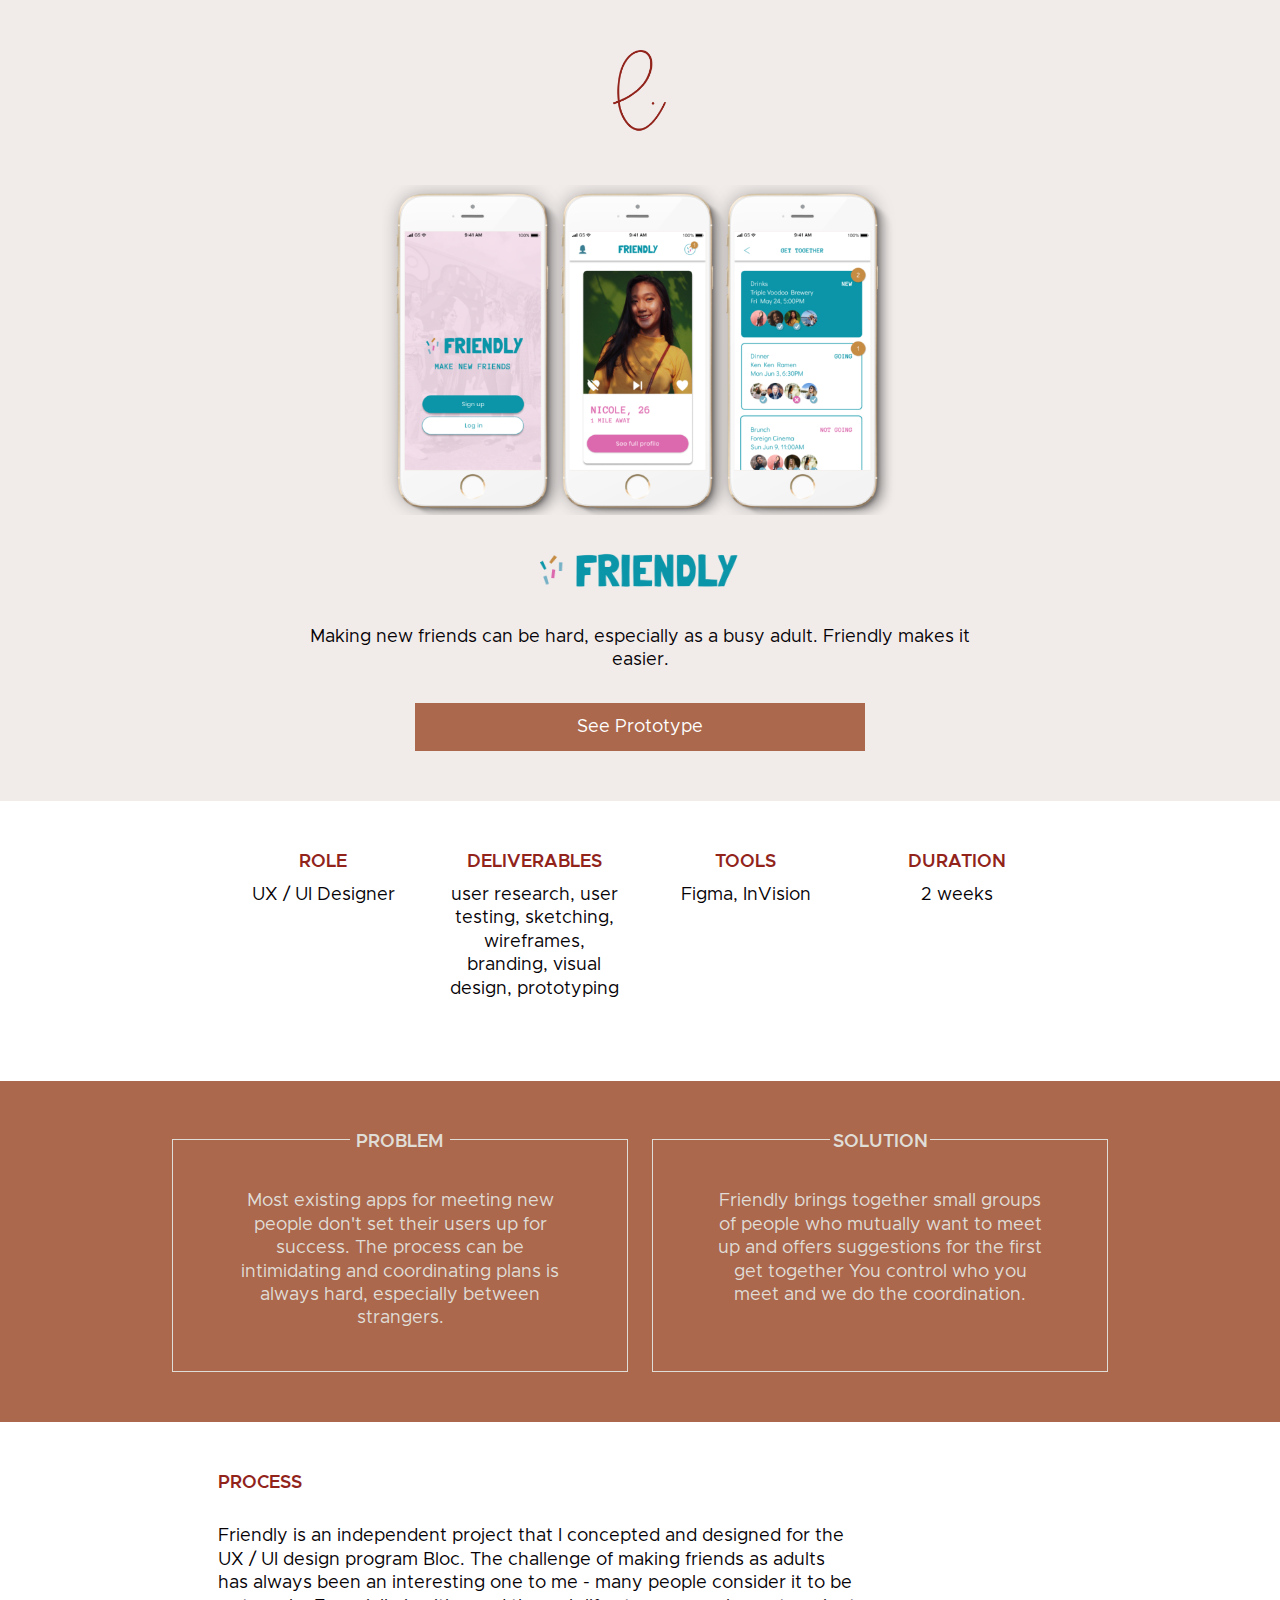
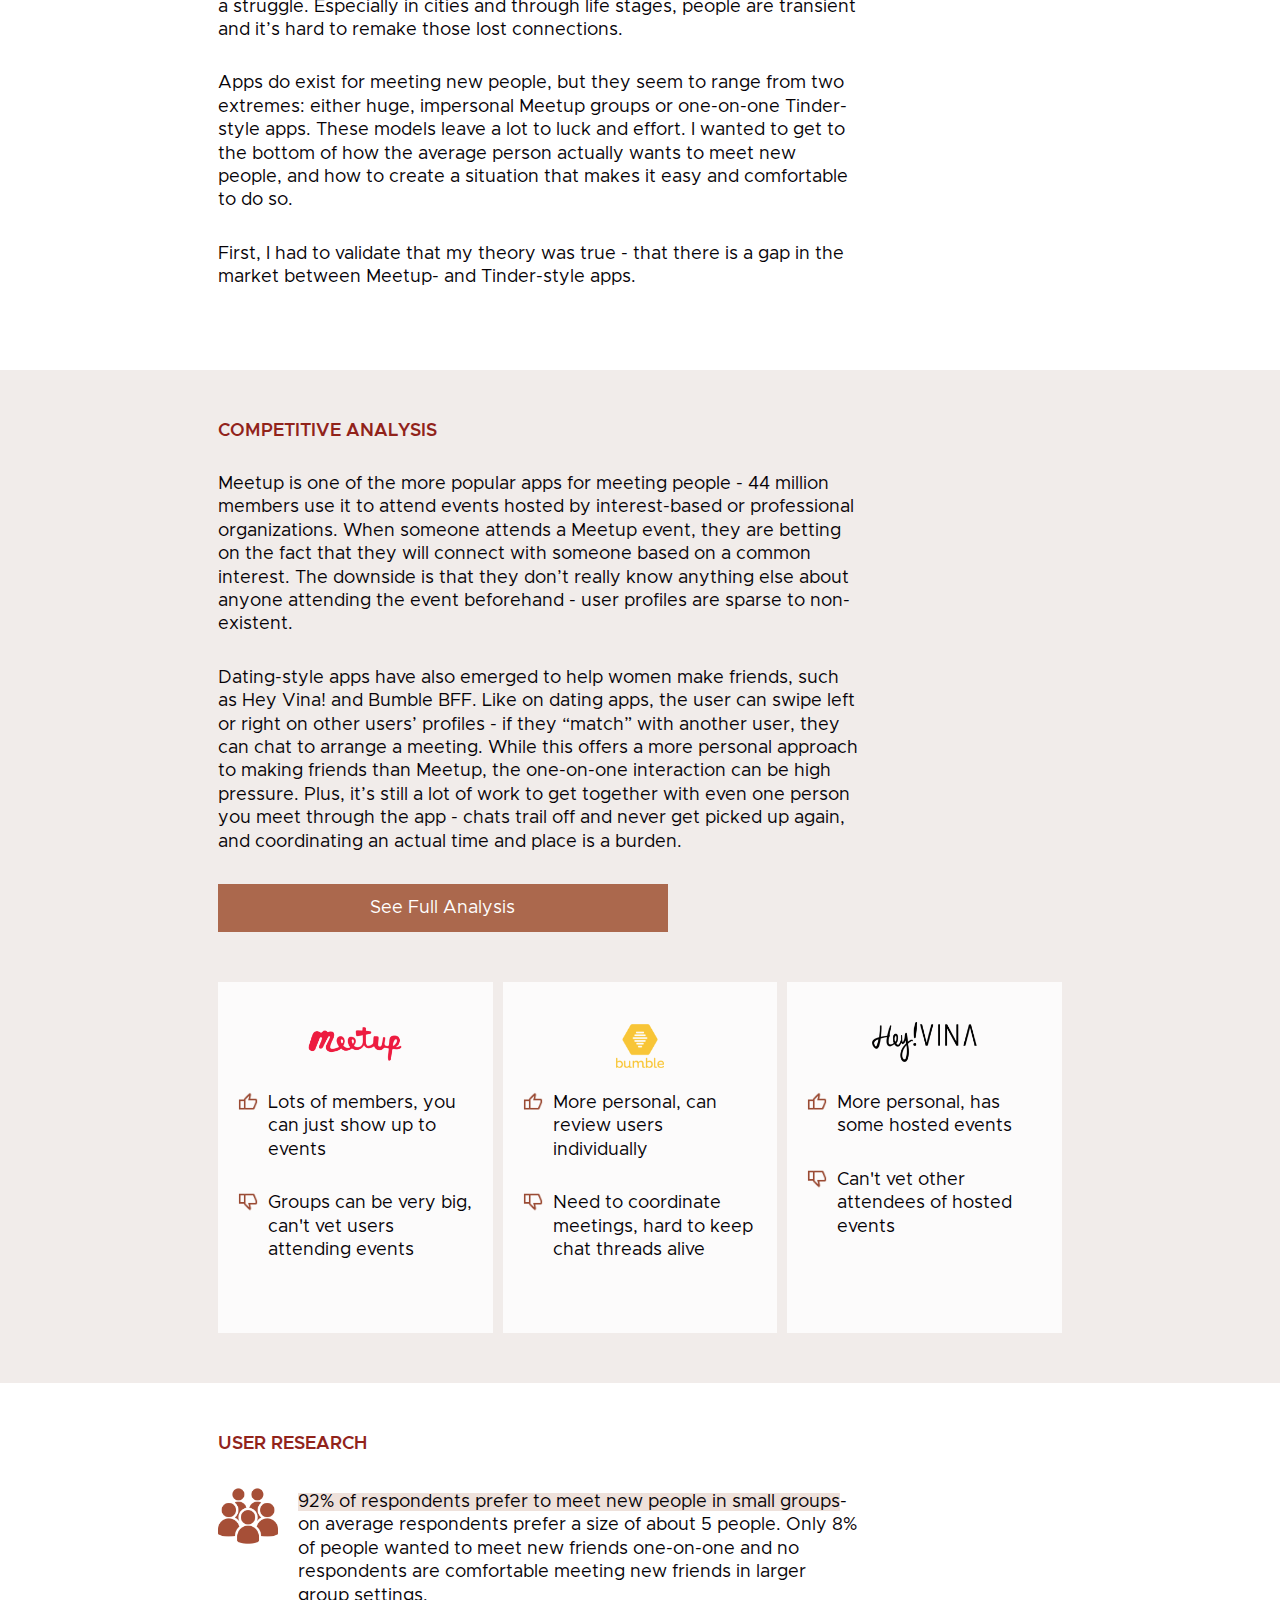
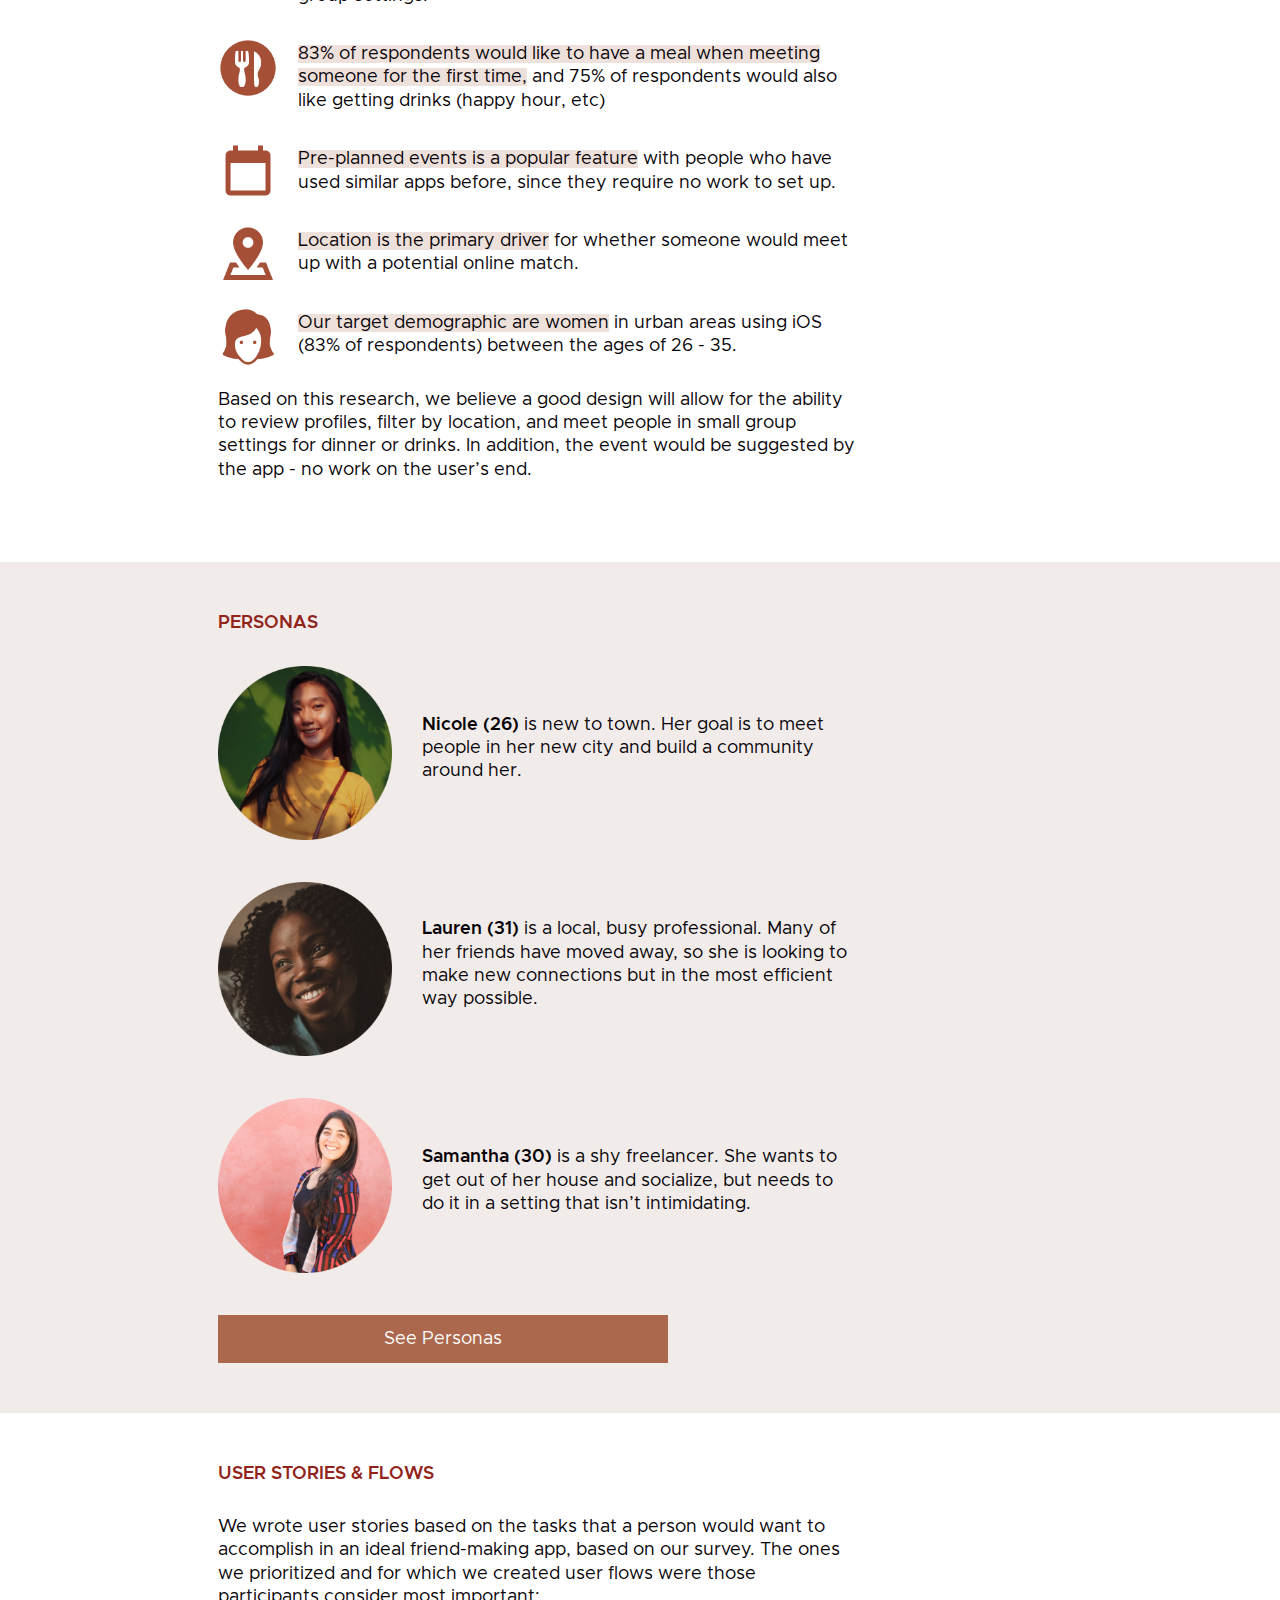
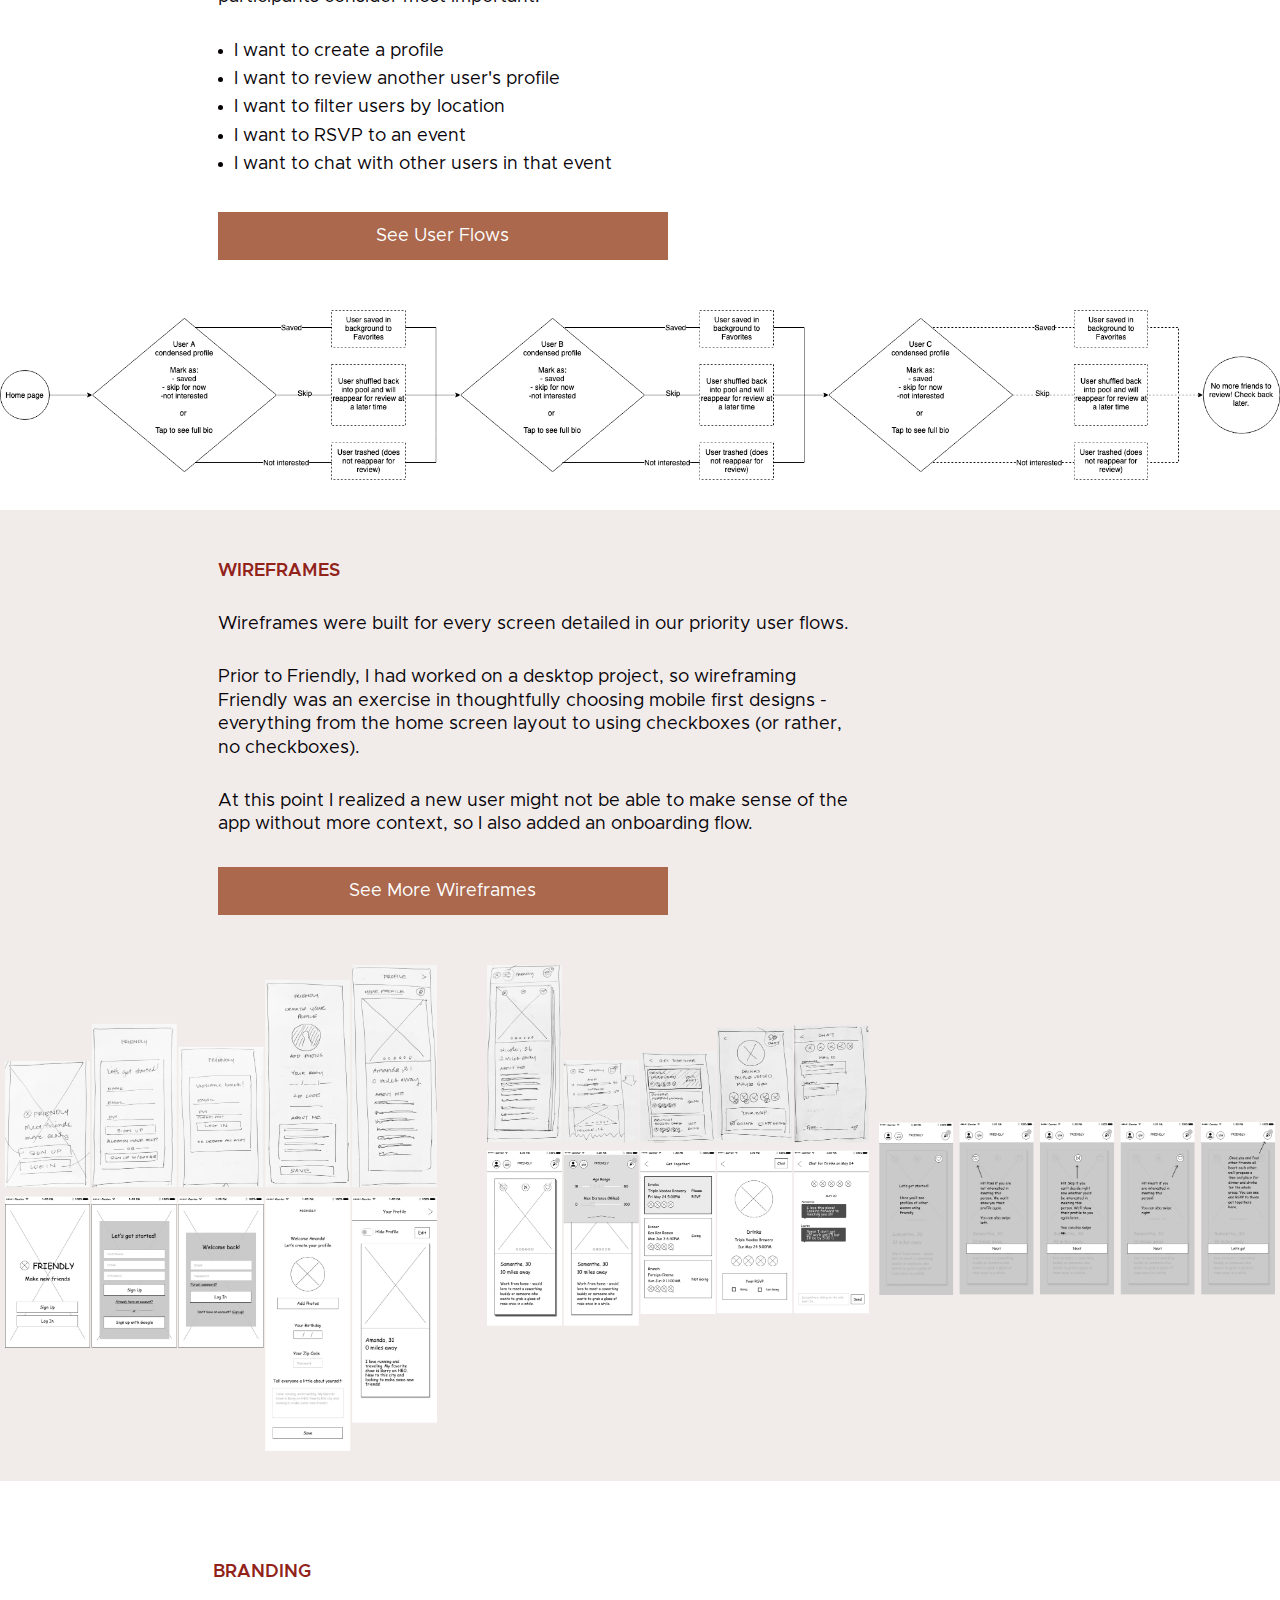
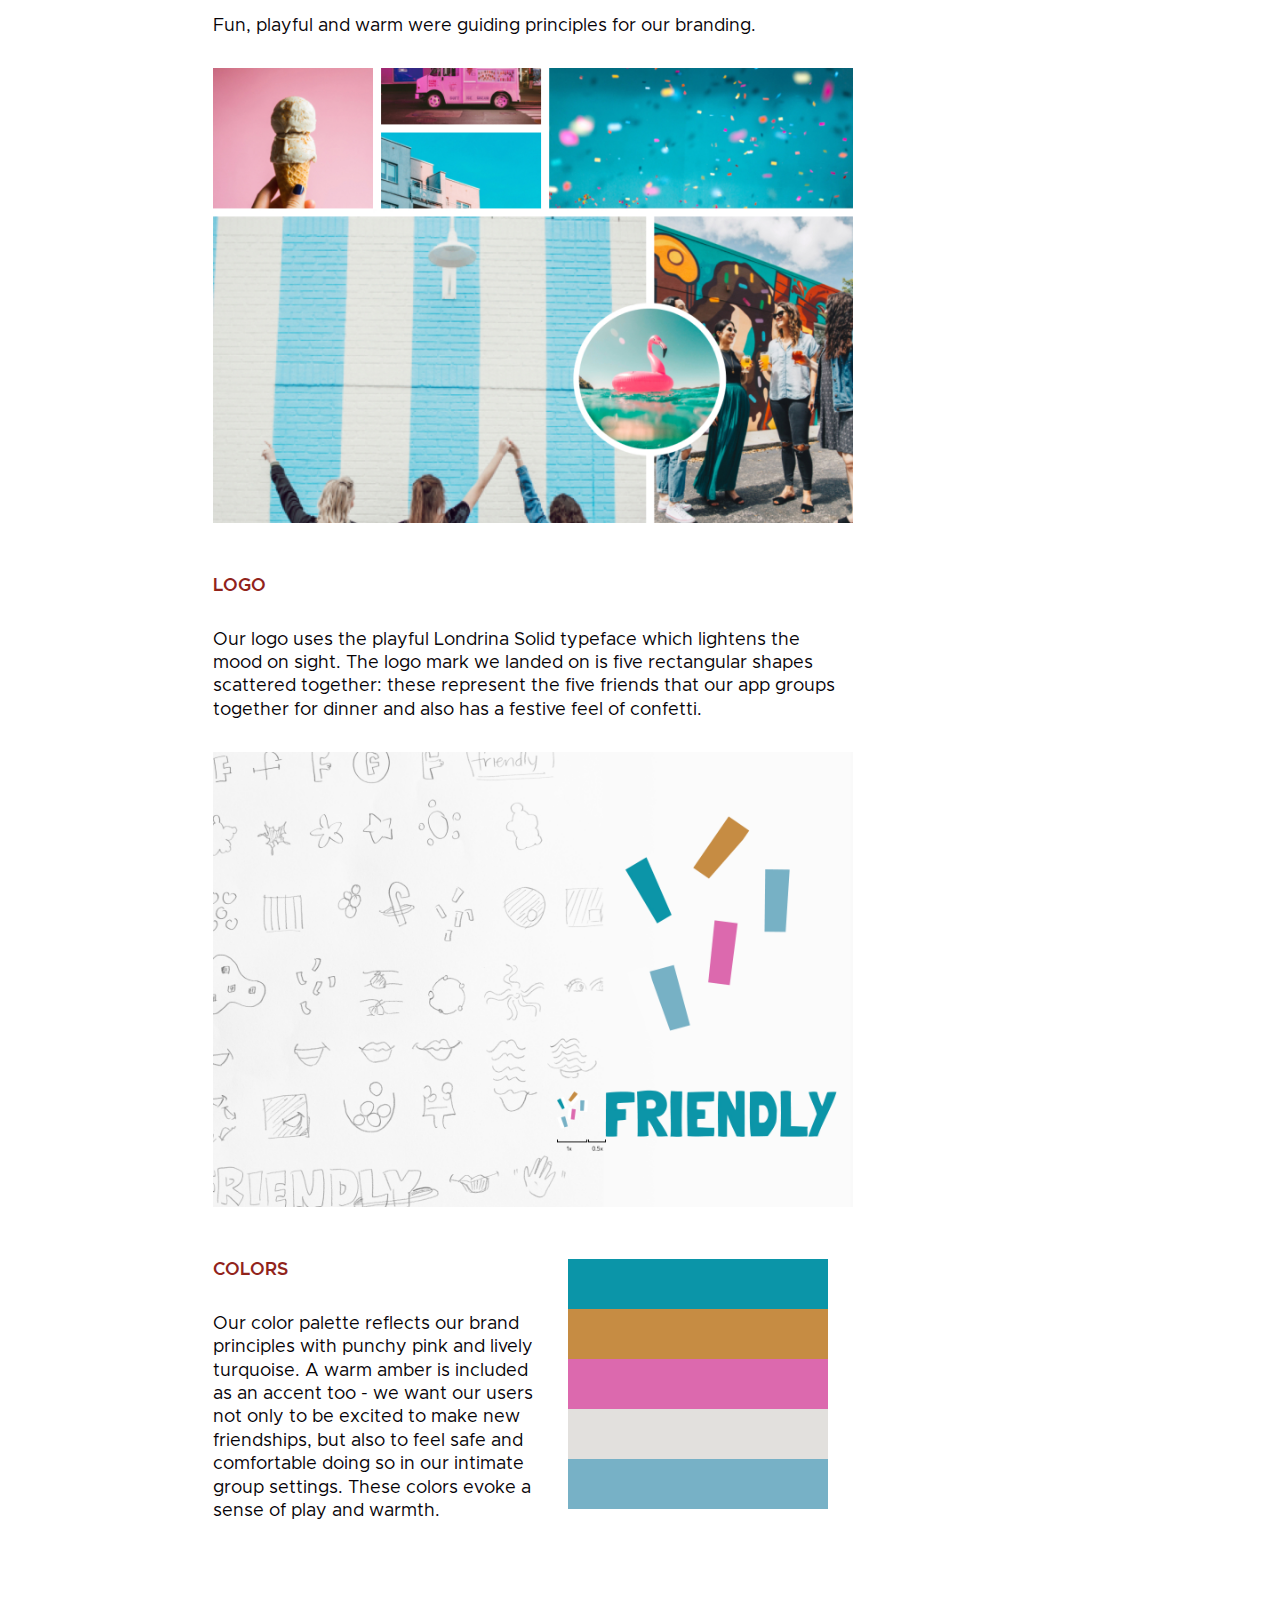
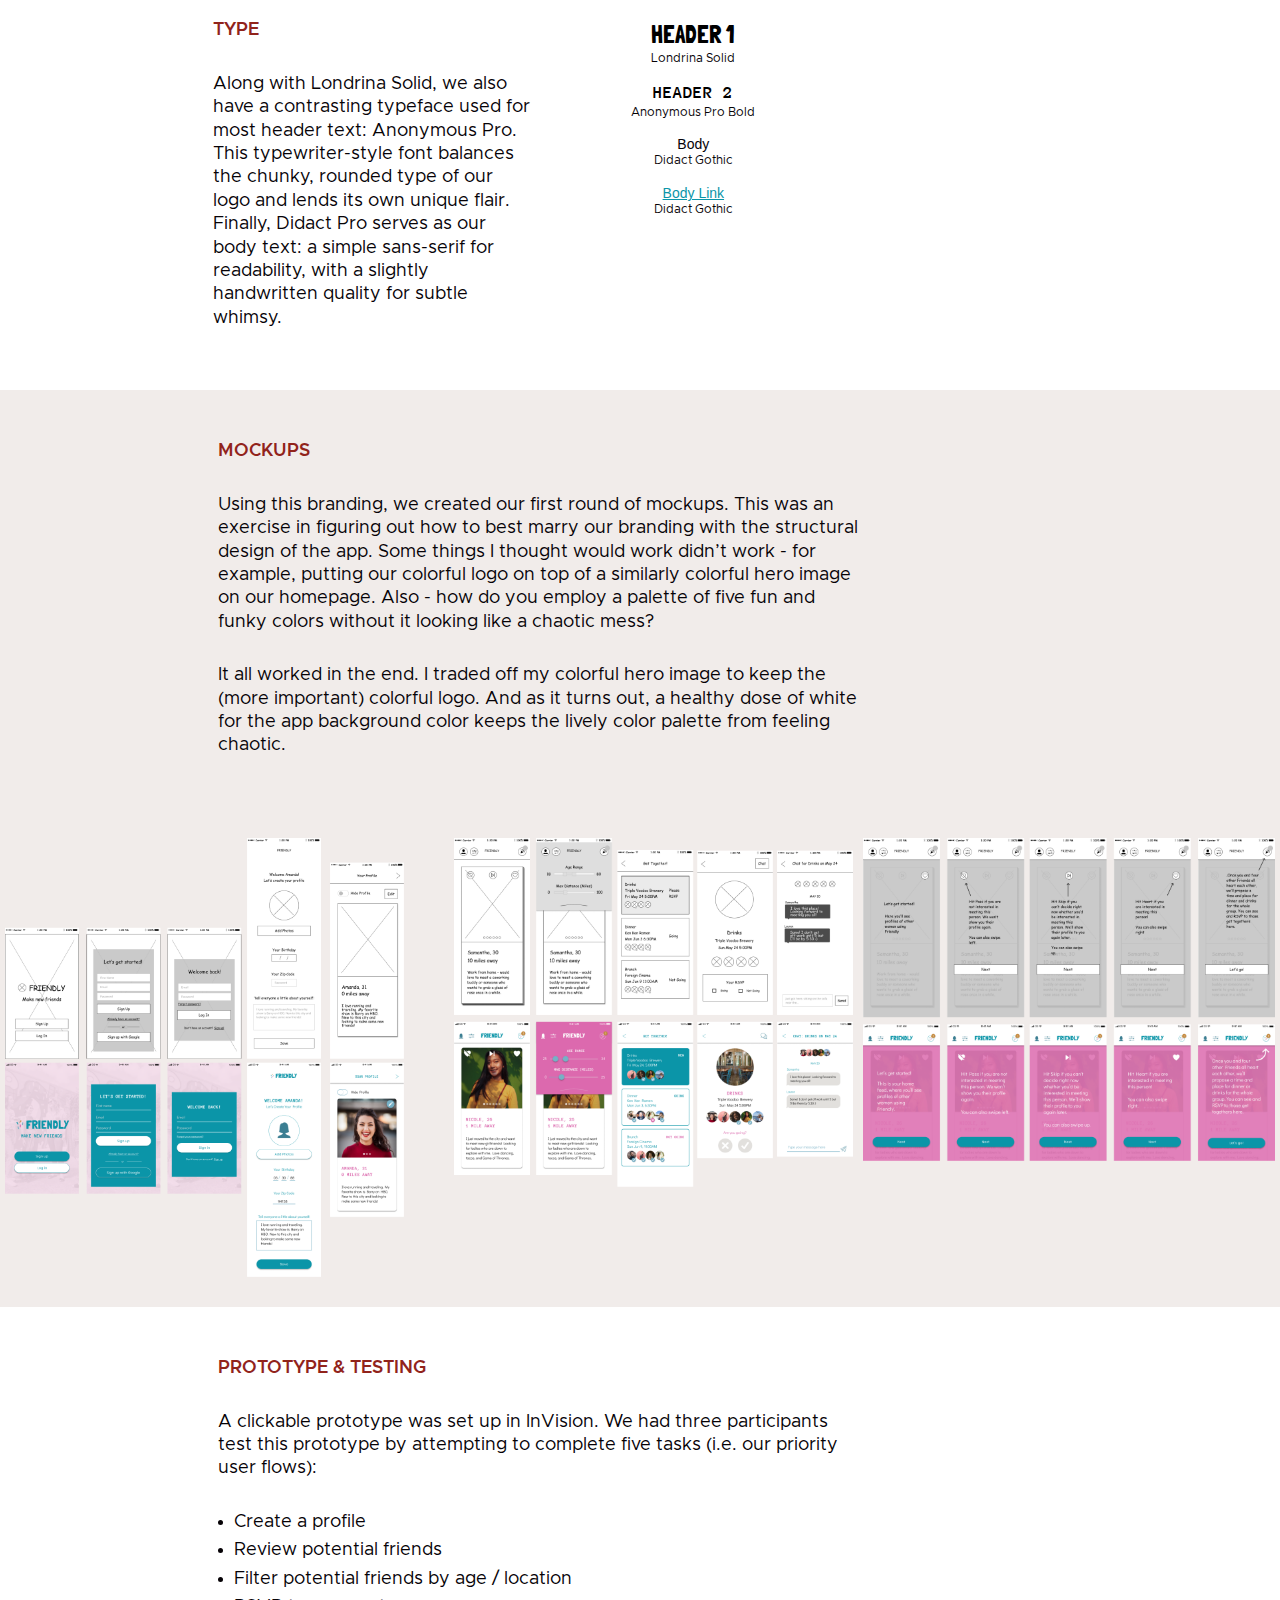
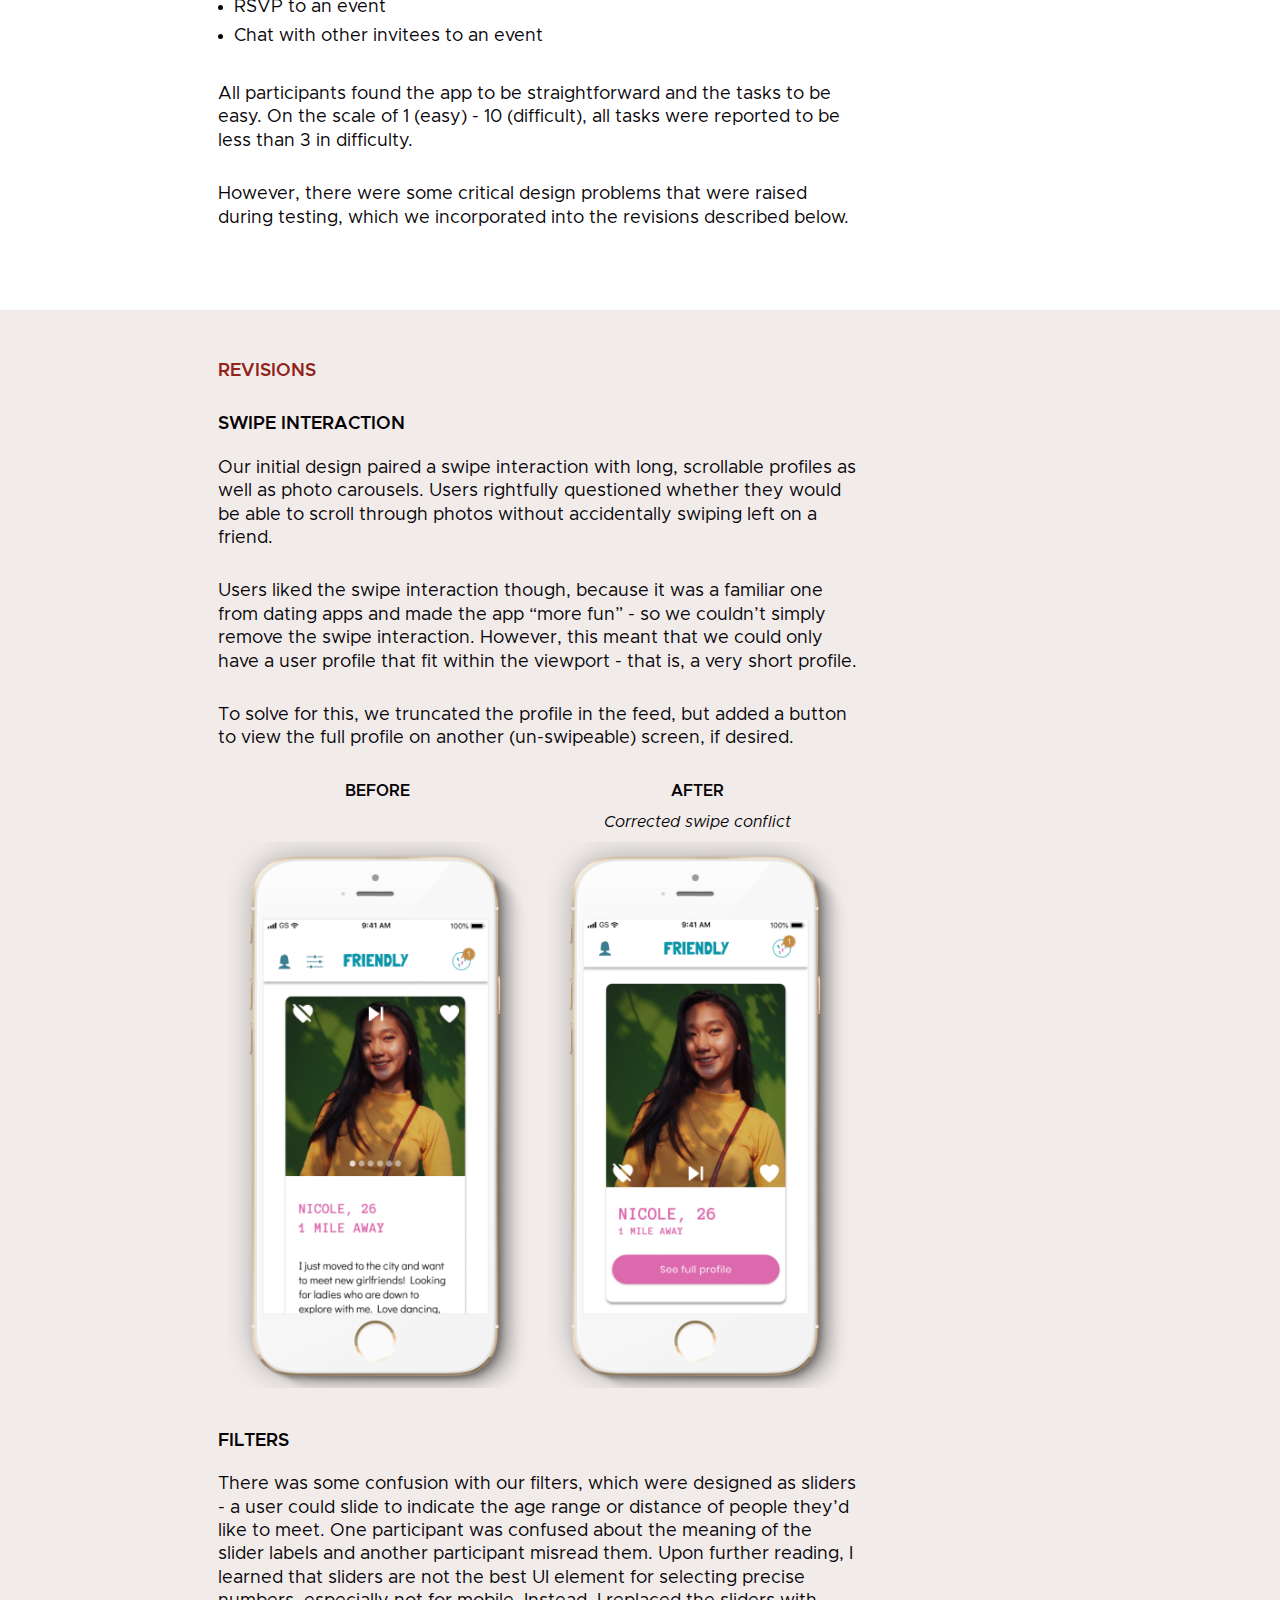
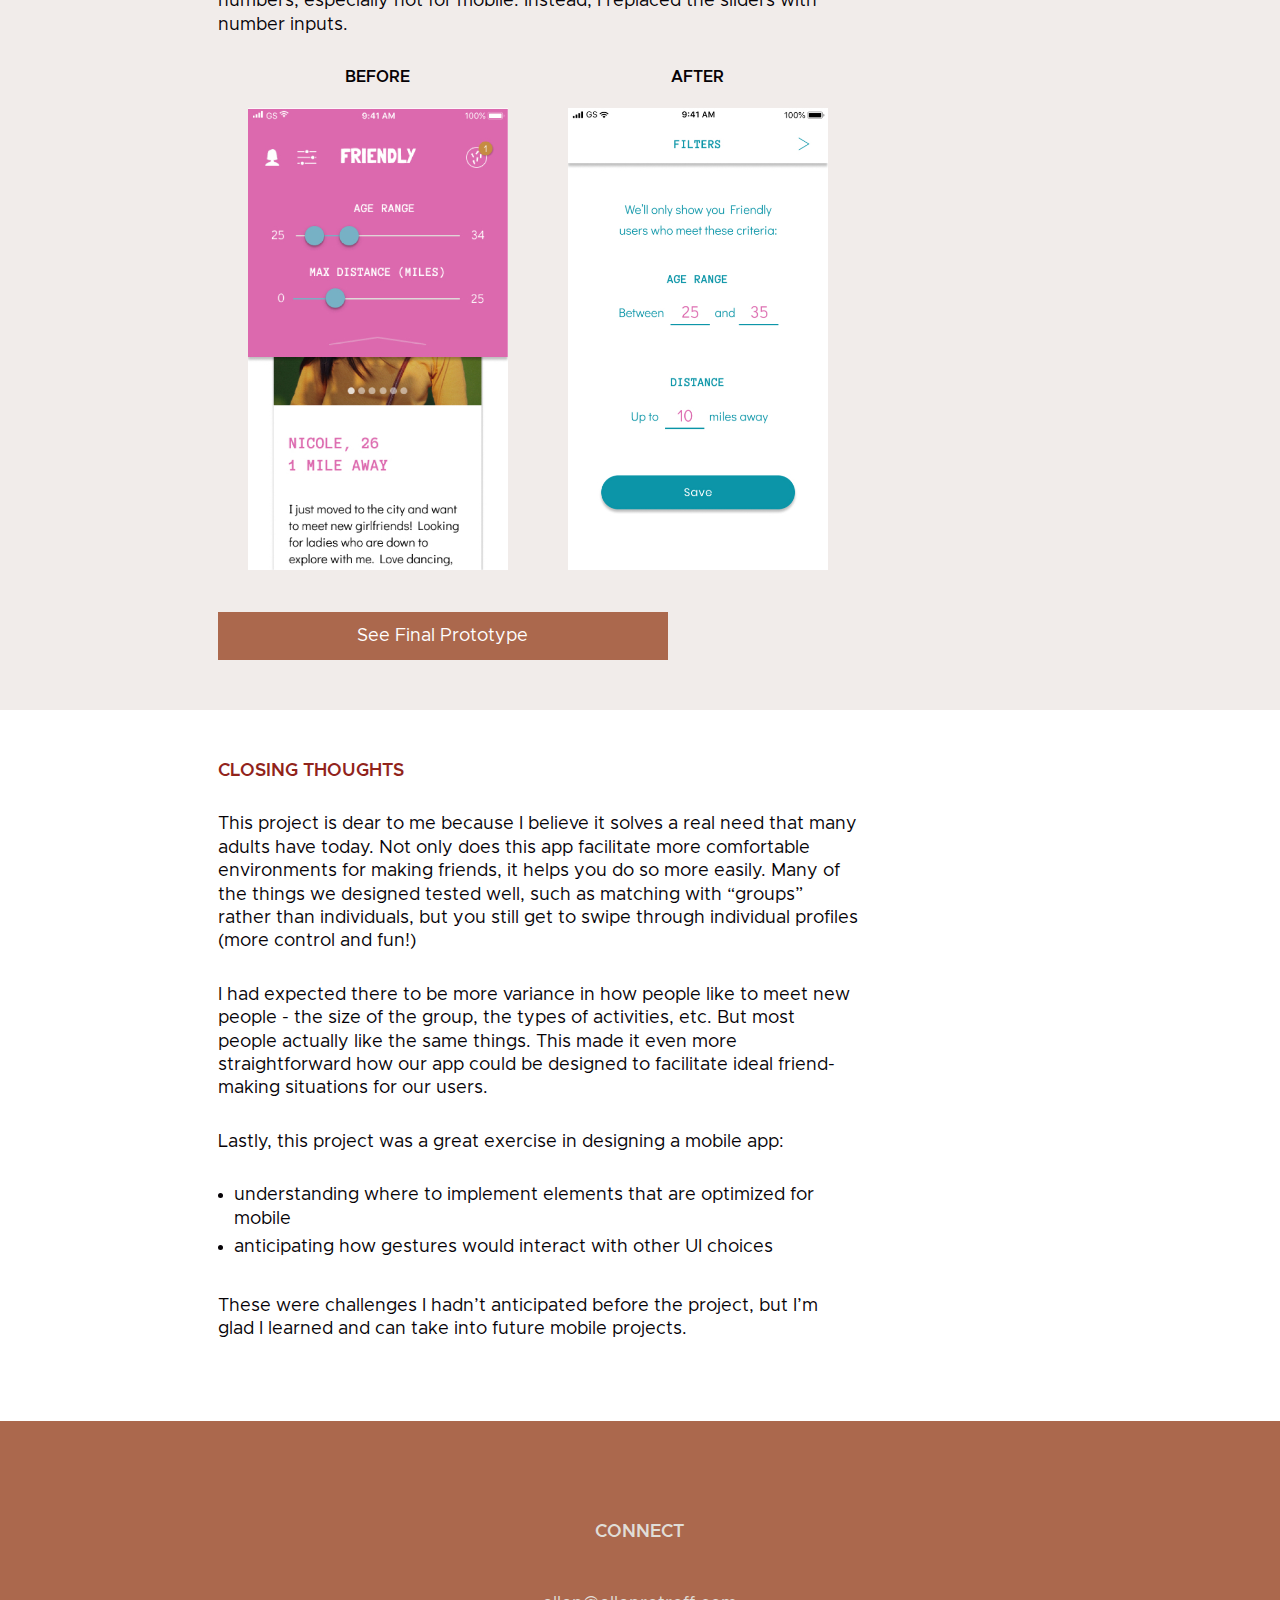
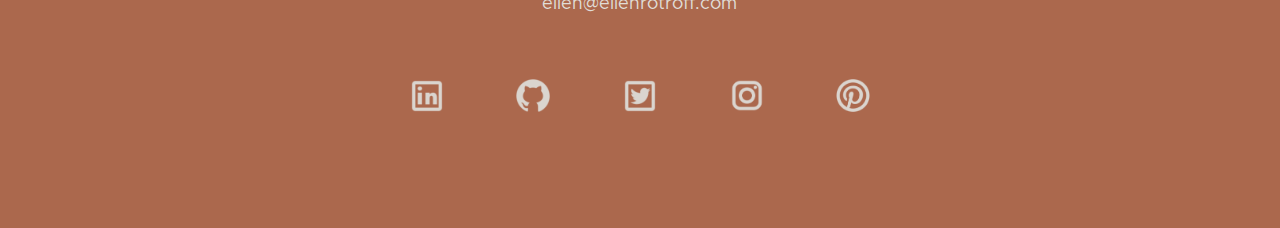
==== commit 2233b6c8: "Fixing user persona and wireframe images" ====
--- a/friendly.html
+++ b/friendly.html
@@ -271,11 +271,11 @@
 
         </section>
 
-        <div class="wireframe-imgs">
-        <img src="images/friendly/wireframes-1.png" class="partial-width add-padding desktop-img" alt="Side by side images of sketches and corresponding wireframes" />
-        <img src="images/friendly/wireframes-2.png" class="partial-width add-padding desktop-img" alt="Side by side images of sketches and corresponding wireframes" />
-        <div class="wf-img-3"><img src="images/friendly/wireframes-3.png" class="partial-width add-padding desktop-img" alt="Side by side images of sketches and corresponding wireframes" /></div>
-        </div>
+        <section class="mockup-imgs-friendly">
+        <div class="wf-img-1"><img src="images/friendly/wireframes-1.png" class="product-screenshot img-1 desktop-img" alt="Side by side images of sketches and corresponding wireframes" /></div>
+        <div class="wf-img-2"><img src="images/friendly/wireframes-2.png" class="product-screenshot img-2 desktop-img" alt="Side by side images of sketches and corresponding wireframes" /></div>
+        <div class="wf-img-3"><img src="images/friendly/wireframes-3.png" class="product-screenshot img-3 desktop-img" alt="Side by side images of sketches and corresponding wireframes" /></div>
+        </section>
 
 
       <div class="container-branding container-branding-friendly bg-white">
--- a/styles/style.css
+++ b/styles/style.css
@@ -1697,7 +1697,7 @@
   }
 
   .persona-img img {
-    max-height: 20rem;
+    max-width: 20rem;
   }
 
   .persona-desc {
@@ -1821,5 +1821,17 @@
     padding: 0 0.5rem;
   }
 
-
-}
+  .persona-img {
+    max-width: 20rem;
+  }
+
+  .wf-img-1,
+  .wf-img-2,
+  .wf-img-3, {
+    height: 100%;
+    margin: auto 0;
+    padding: 0 0.5rem;
+  }
+
+
+}
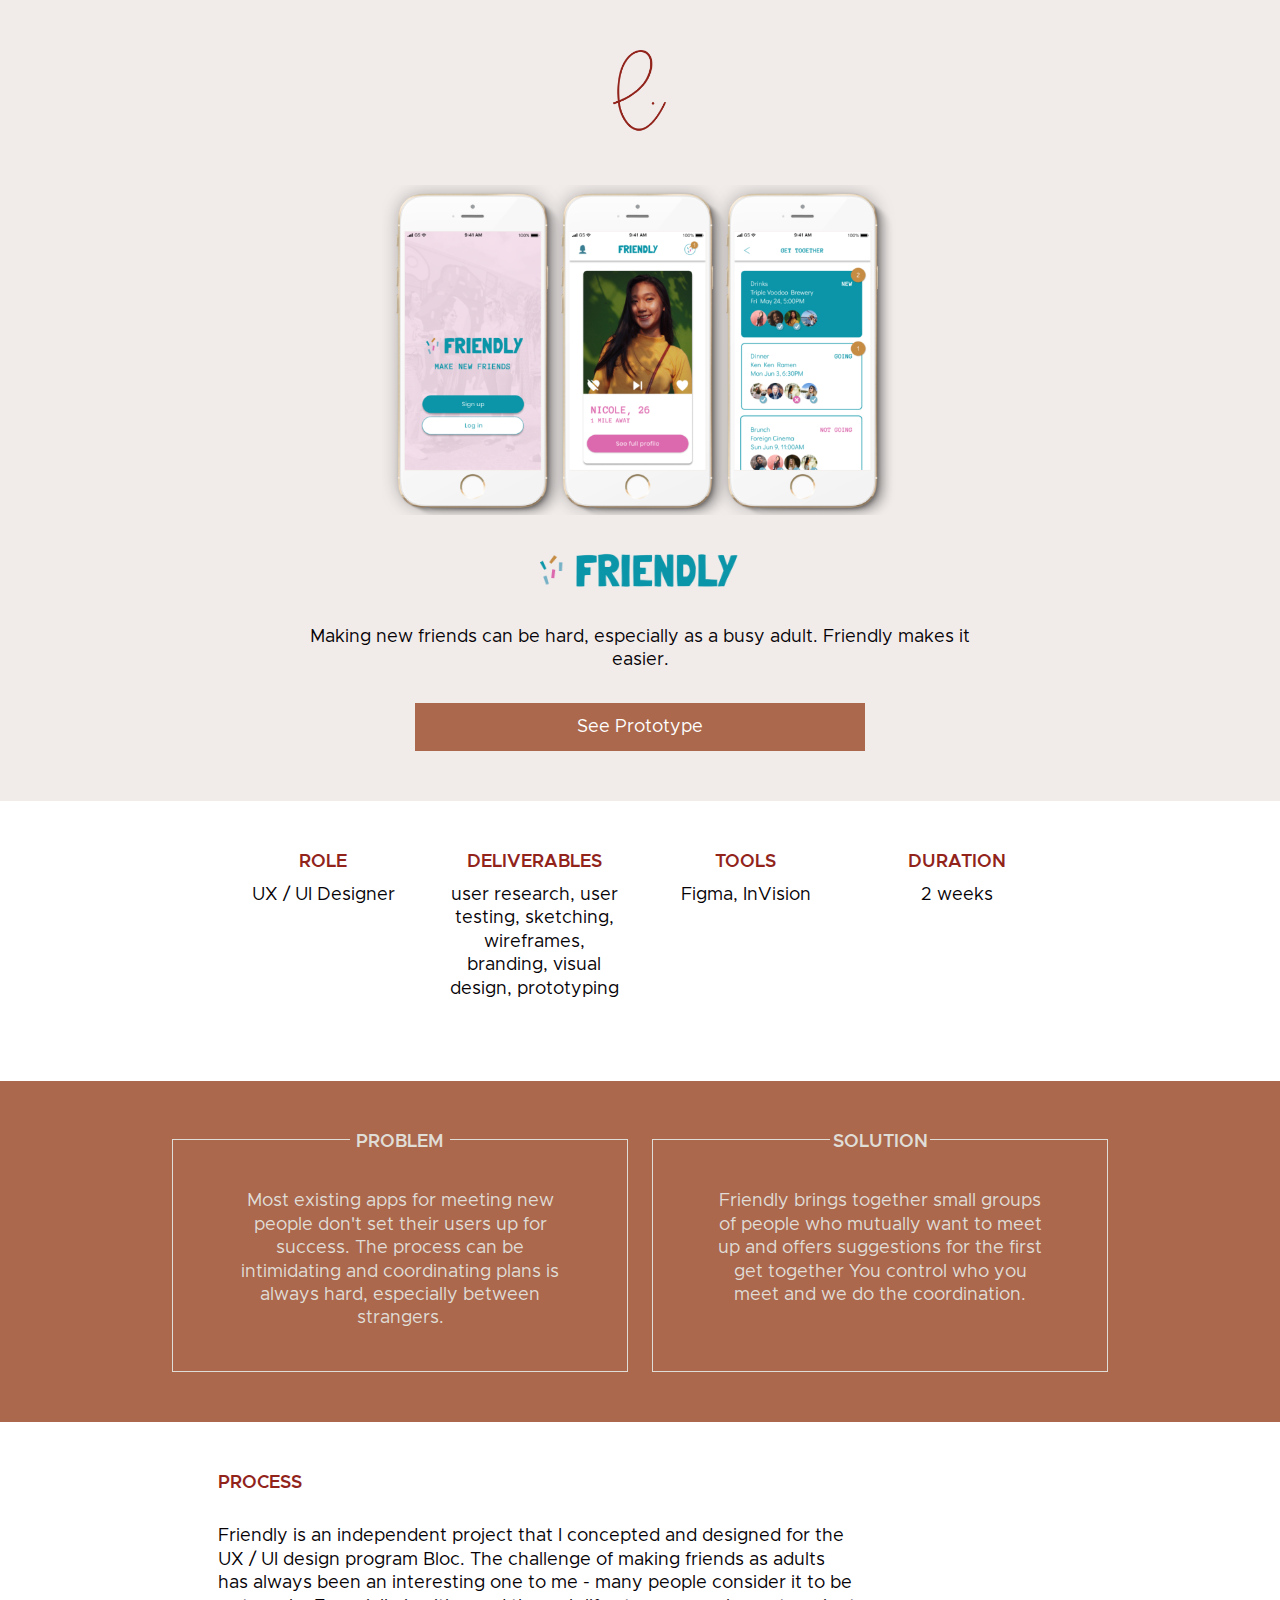
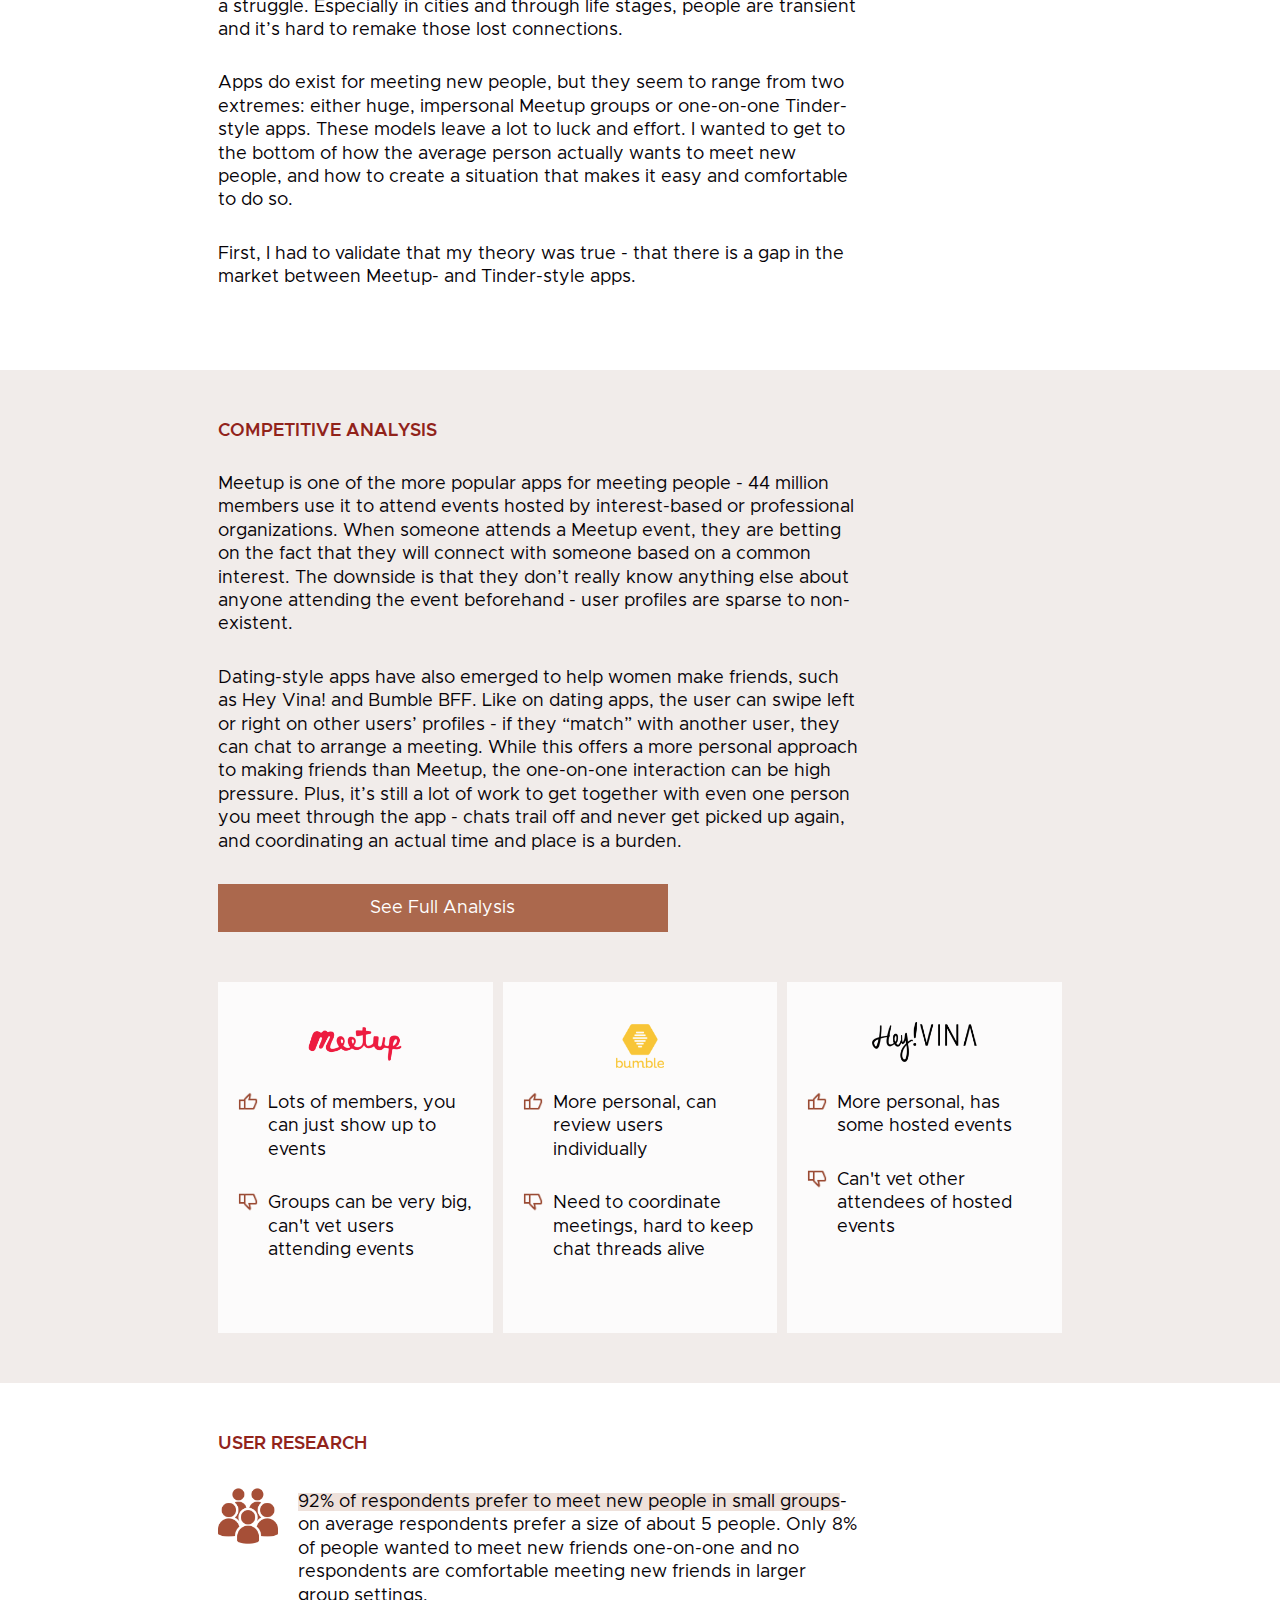
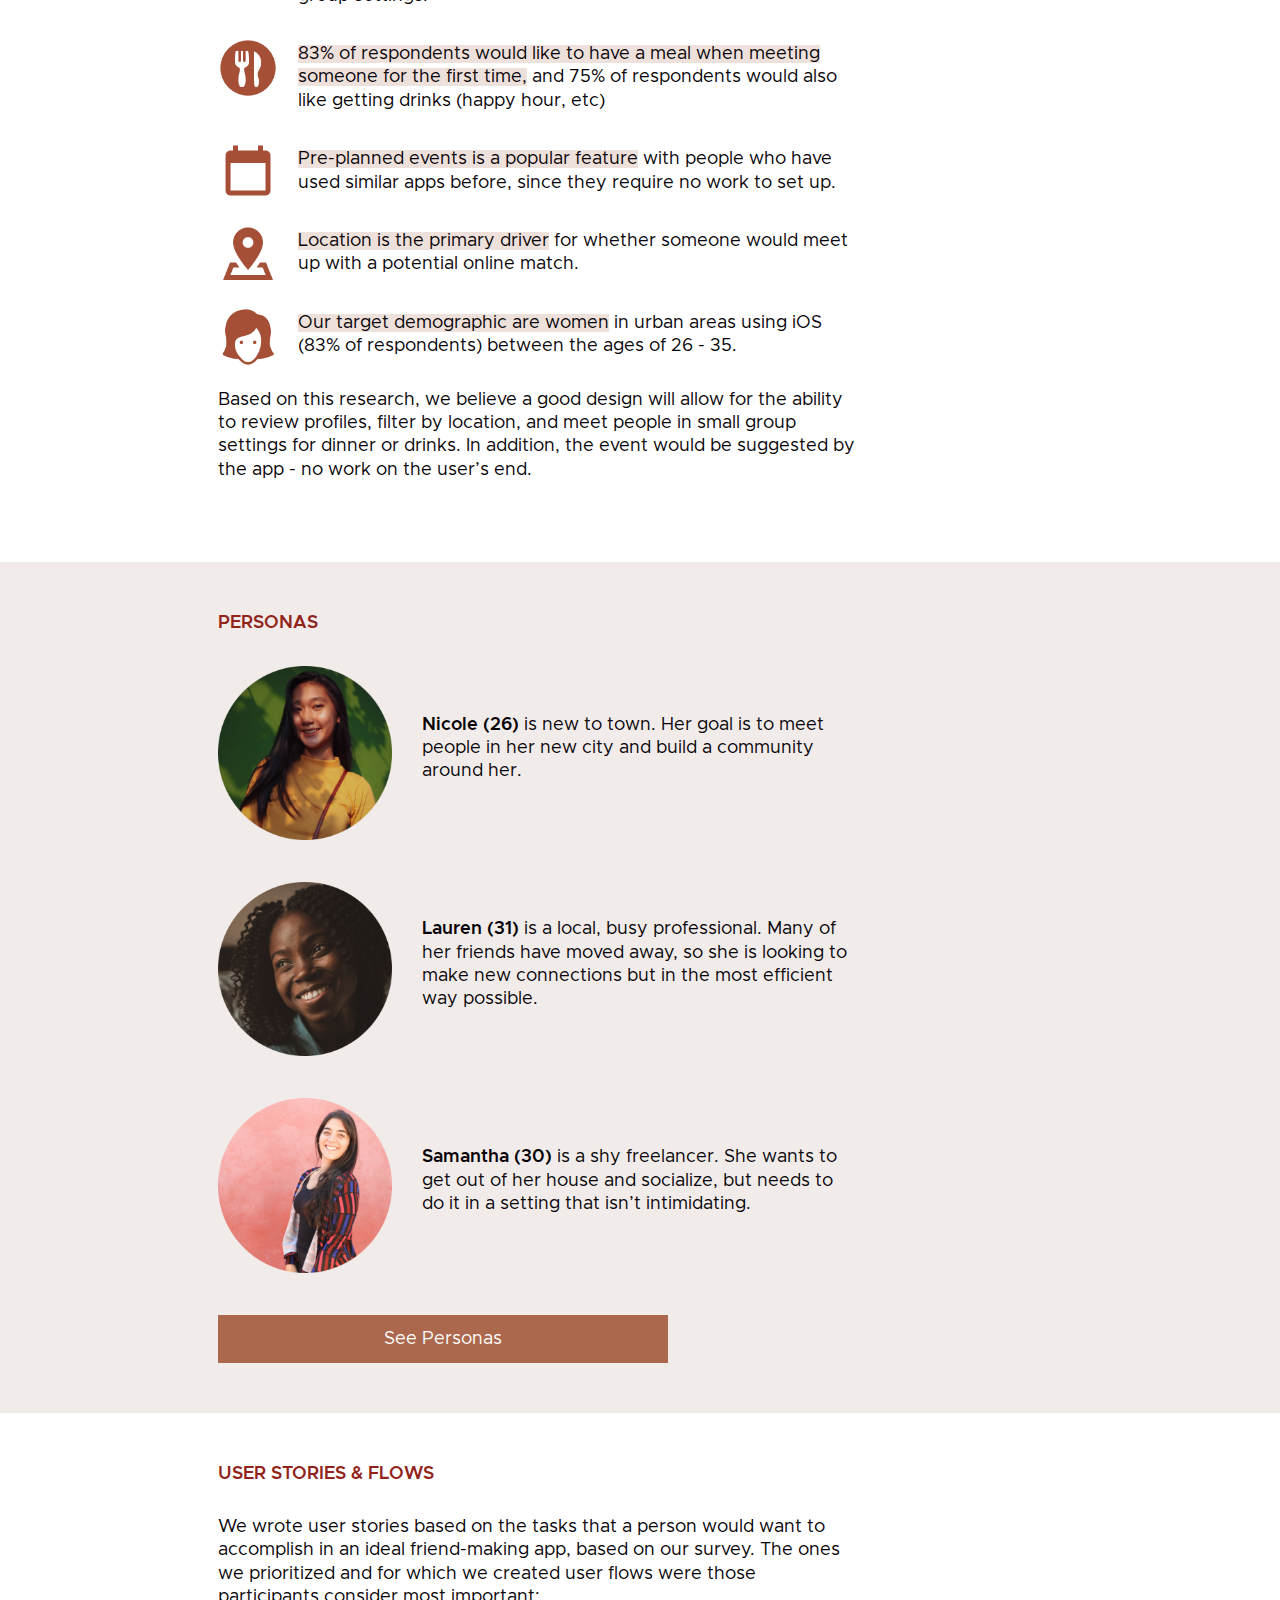
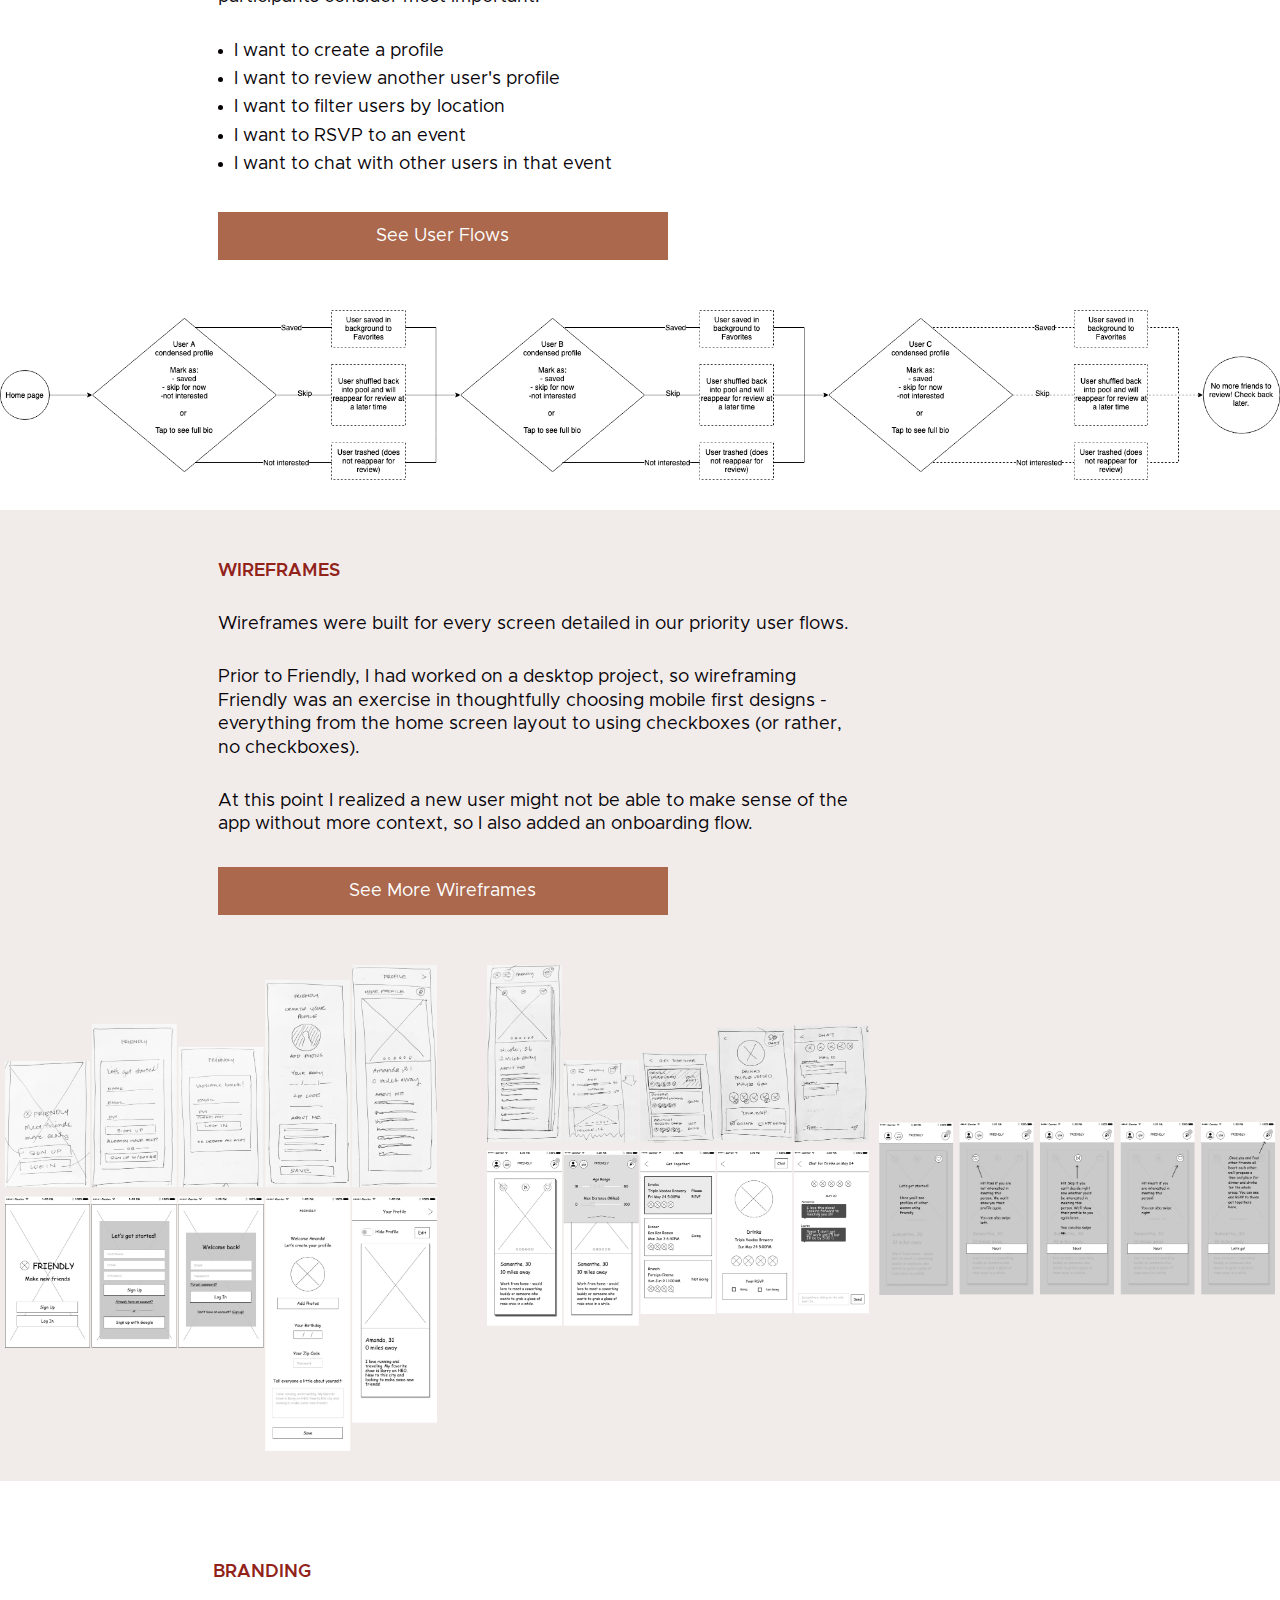
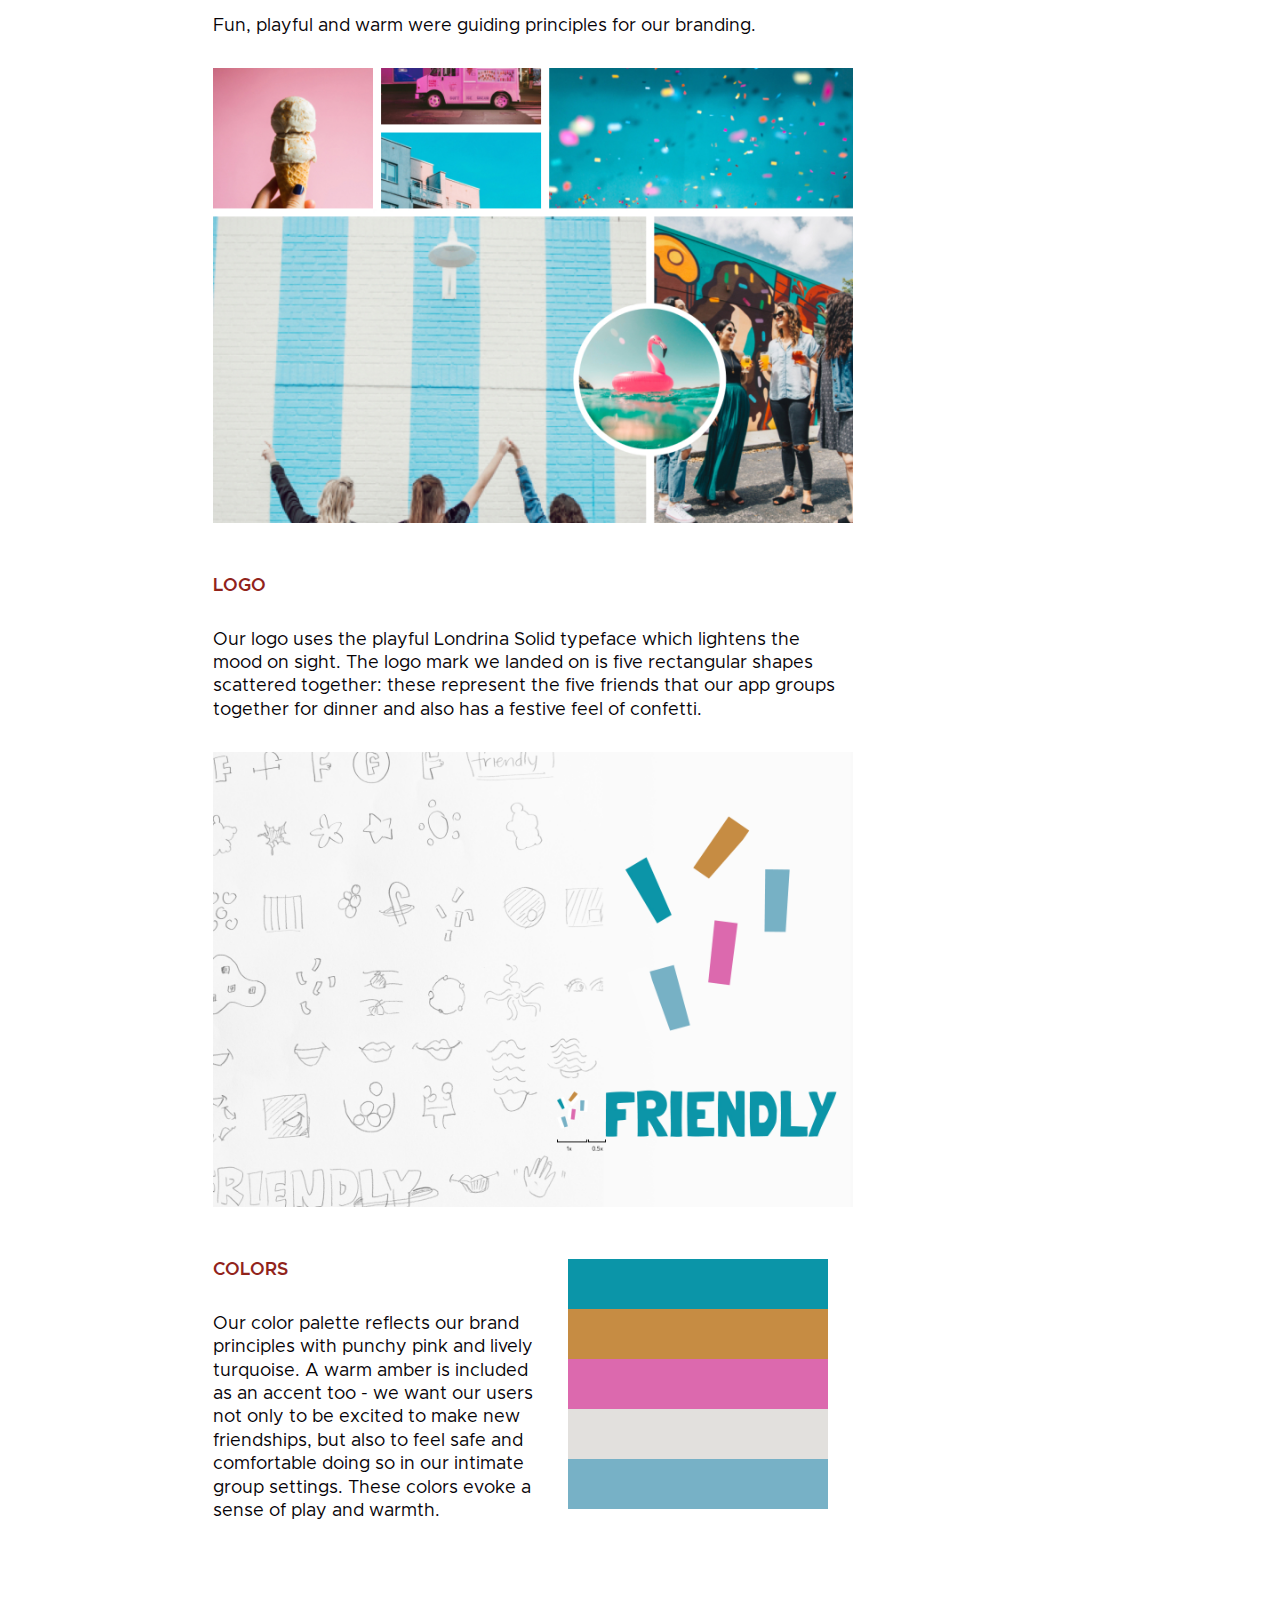
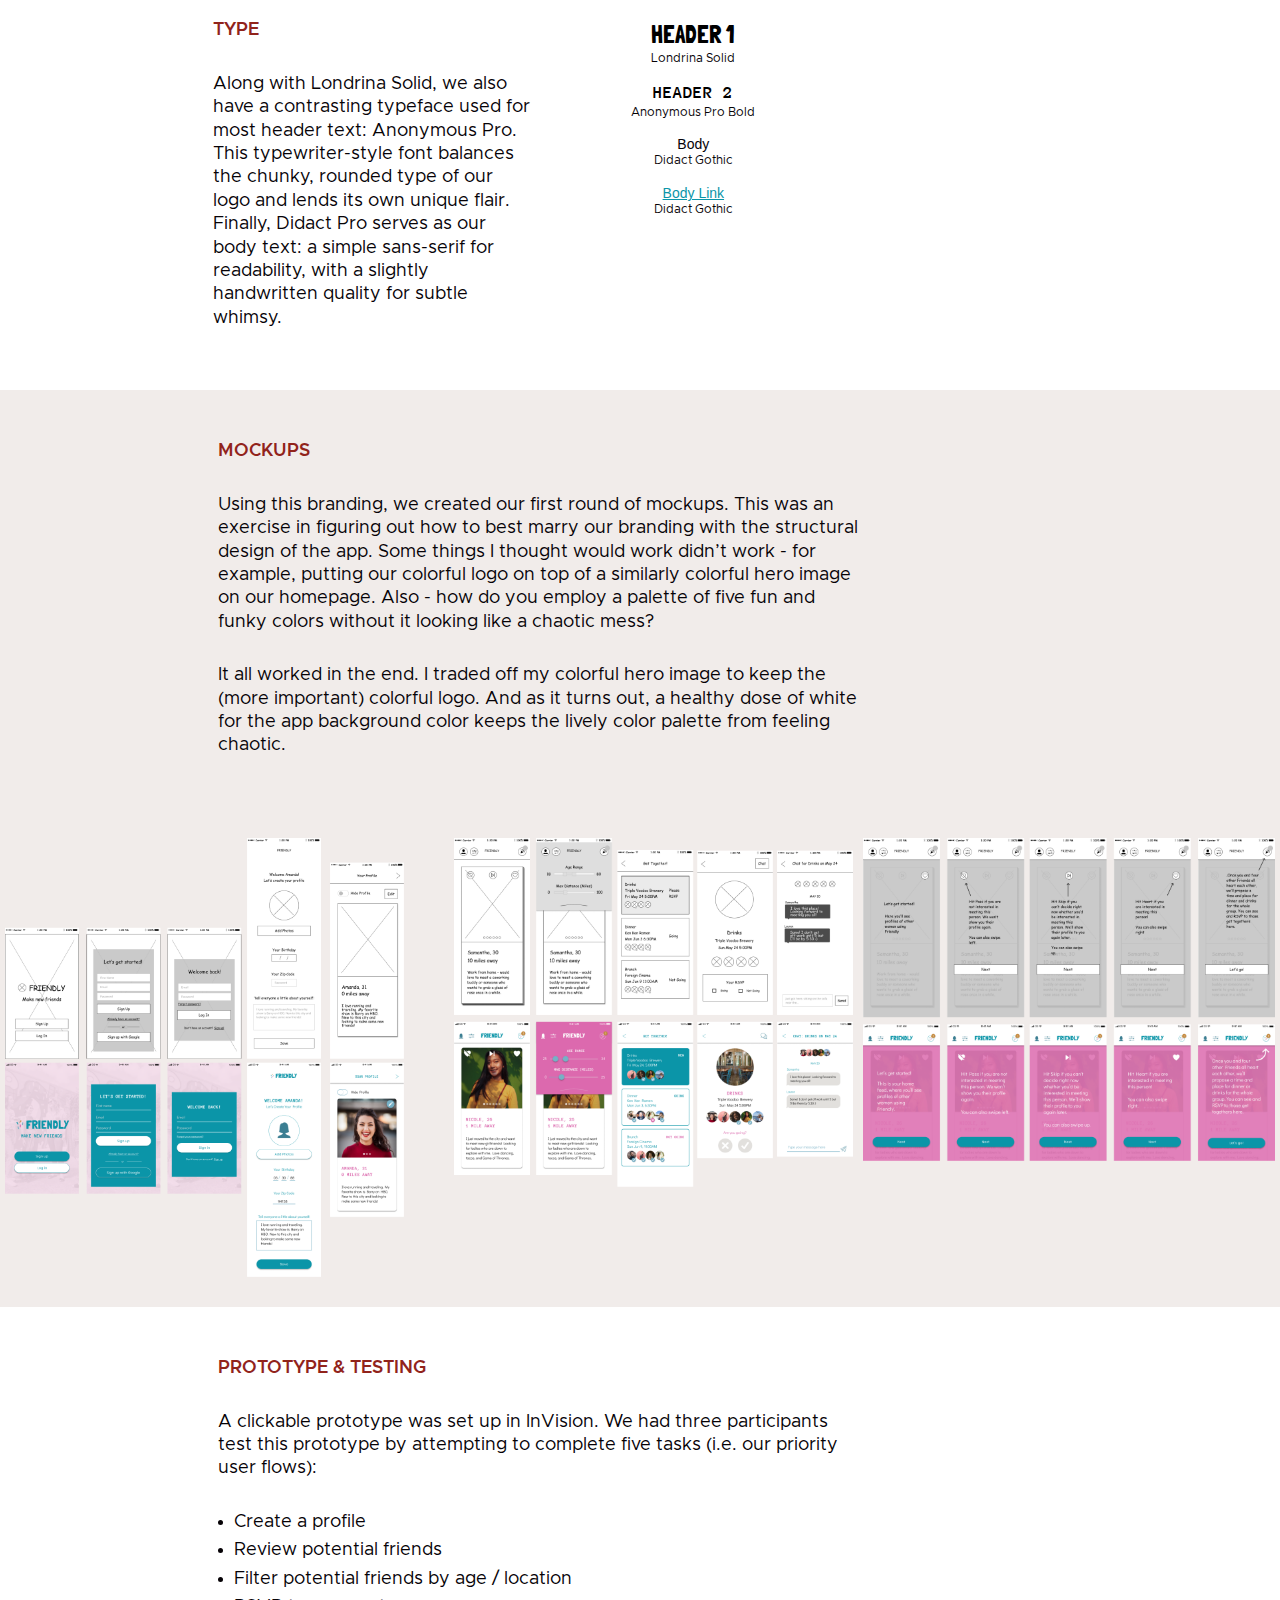
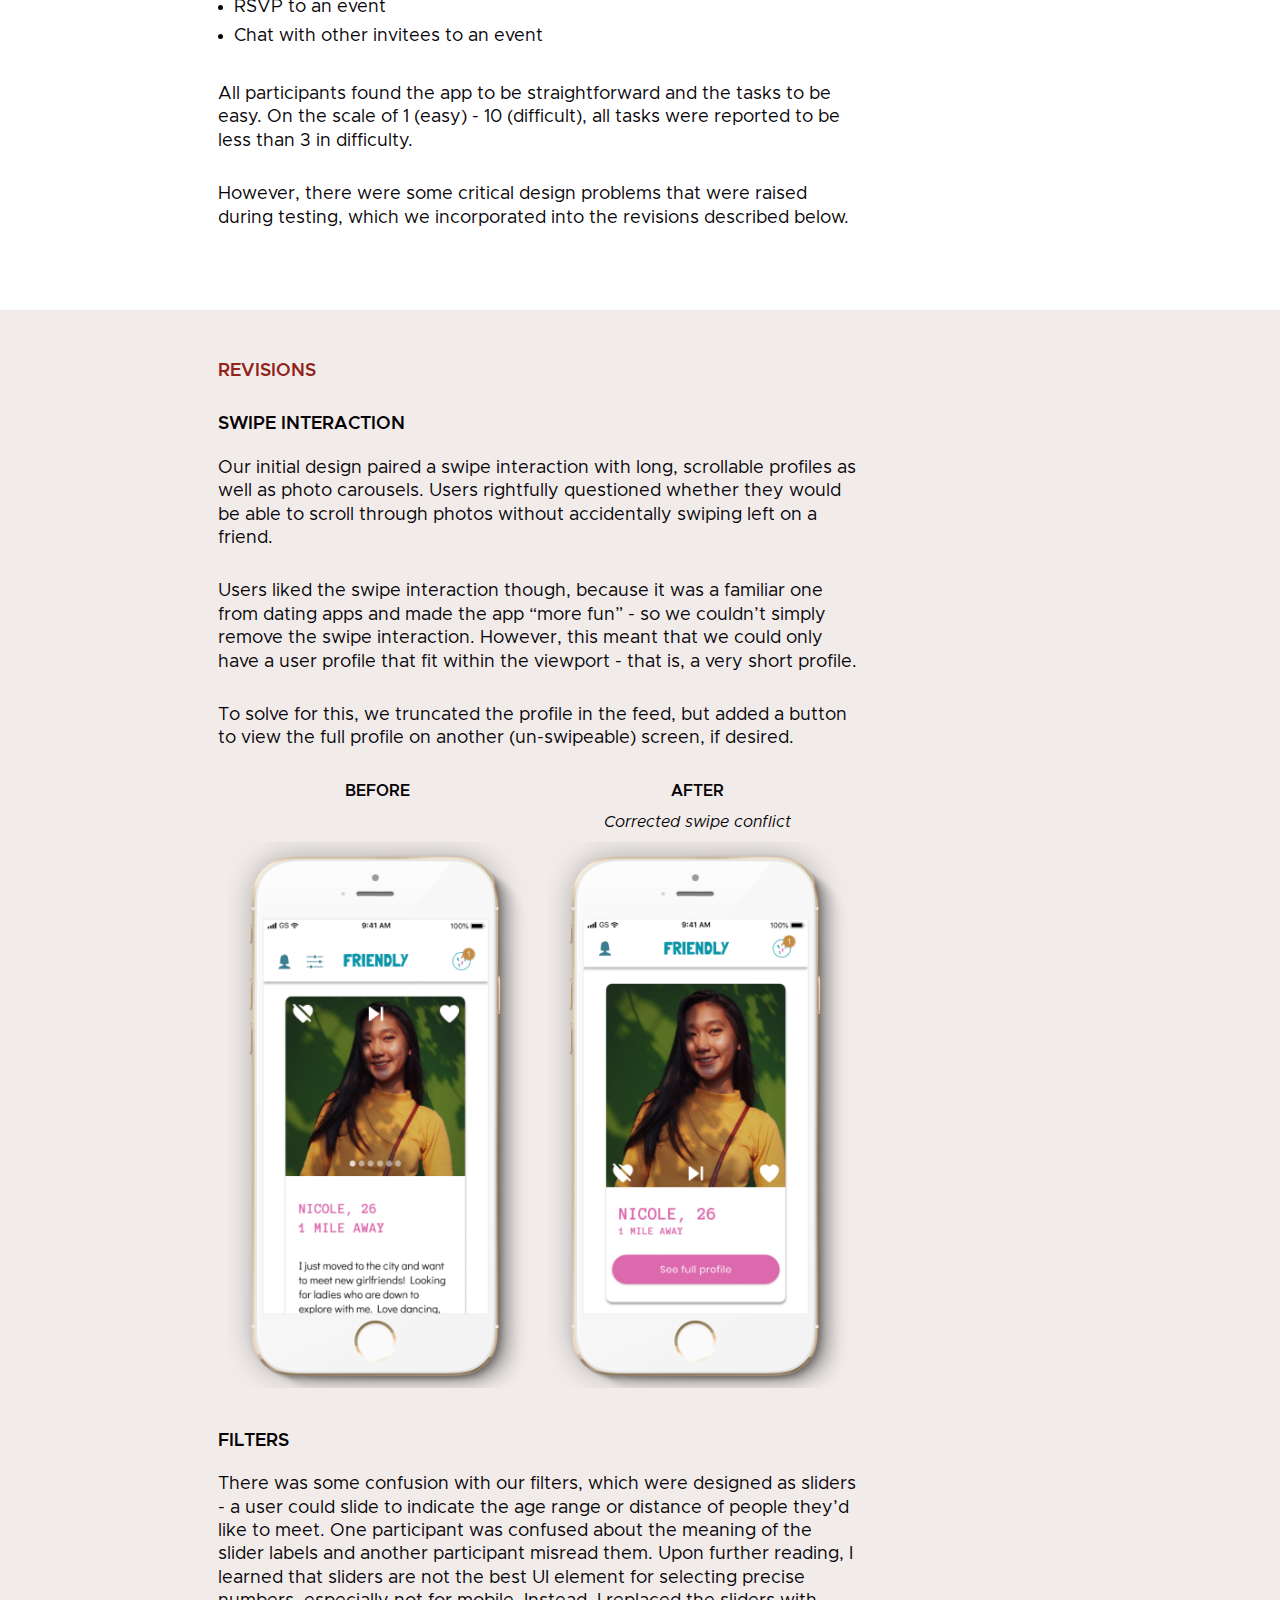
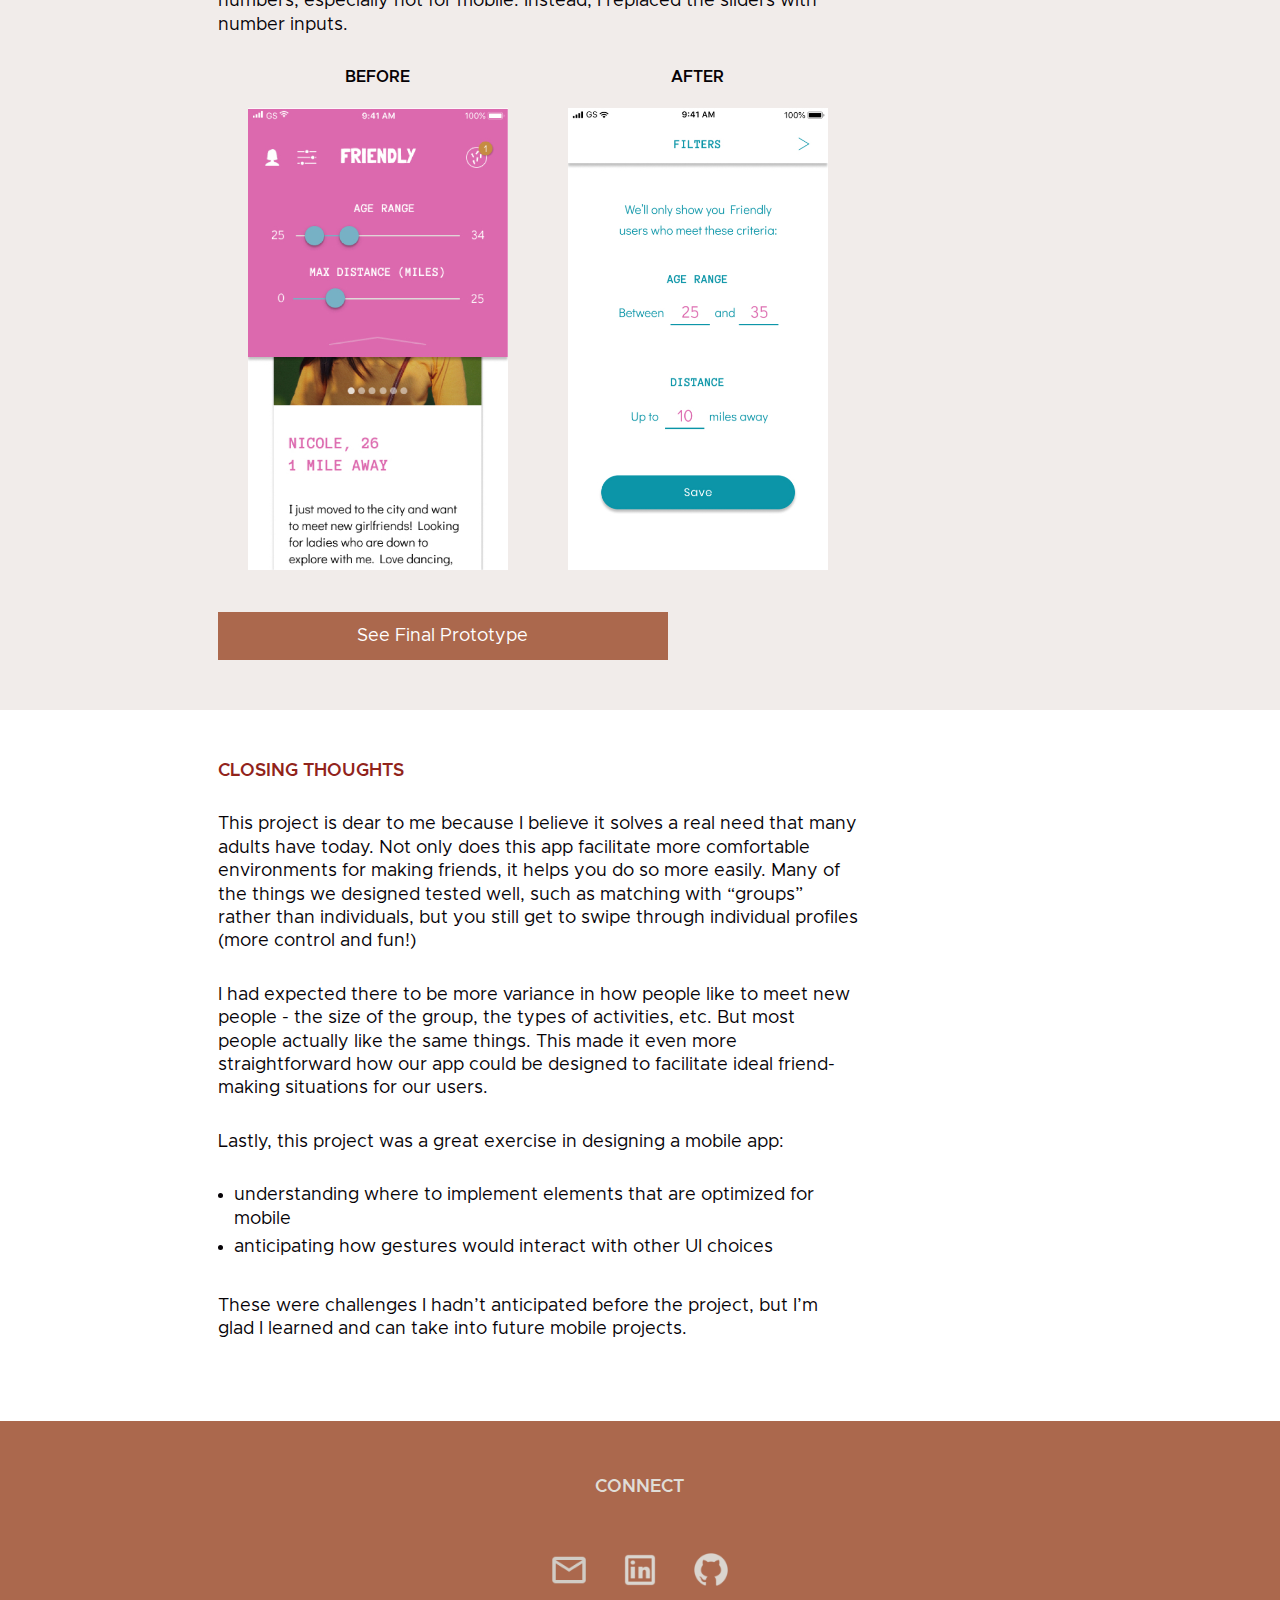
==== commit 714b0079: "Updating contact info to Shen domain" ====
--- a/friendly.html
+++ b/friendly.html
@@ -437,14 +437,11 @@
       </section>
 
       <footer>
-        <h2 class="footer-name">Connect</h2>
-        <a href="mailto:ellen@ellenshen.com" target="_blank" id="email">ellen@ellenrotroff.com</a>
+        <h2 class="footer-name"><a id="connect"></a>Connect</h2>
           <ul class="social-links">
+            <li class="email"><a href="mailto:ellen@ellenshen.com" target="_blank"><img src="images/icons8-envelope.png" alt="Email icon" /></a></li>
             <li class="linkedin"><a href="https://www.linkedin.com/in/eshen/" target="_blank"><img src="images/icons8-linkedin.png" alt="LinkedIn icon" /></a></li>
             <li class="github"><a href="https://github.com/lnshen" target="_blank"><img src="images/icons8-github.png" alt="Github icon" /></a></li>
-            <li class="twitter"><a href="https://twitter.com/ellenshen" target="_blank"><img src="images/icons8-twitter.png" alt="Twitter icon" /></a></li>
-            <li class="instagram"><a href="https://www.instagram.com/ecshen/" target="_blank"><img src="images/icons8-instagram_new.png" alt="Instagram icon" /></a></li>
-            <li class="pinterest"><a href="https://www.pinterest.com/ellenshen/" target="_blank"><img src="images/icons8-pinterest.png" alt="Pinterest icon" /></a></li>
           </ul>
       </footer>
 
--- a/styles/style.css
+++ b/styles/style.css
@@ -802,12 +802,11 @@
 footer {
   display: grid;
   grid-area: footer;
-  grid-template-columns: 1fr 10fr 1fr;
+  grid-template-columns: 1fr 3fr 4fr 3fr 1fr;
   grid-template-areas:
-    ". footer-name ."
-    ". email ."
-    ". social-links .";
-  padding: 10rem 0;
+    ". footer-name footer-name footer-name ."
+    ". . social-links . .";
+  padding: 5rem 0;
   text-align: center;
   margin-bottom: 0rem;
 }
@@ -818,11 +817,6 @@
 
 .footer-name {
   grid-area: footer-name;
-}
-
-#email {
-  grid-area: email;
-  padding: 0 0 3.5em 0;
 }
 
 .social-links {
@@ -832,9 +826,7 @@
 
 .linkedin,
 .github,
-.twitter,
-.instagram,
-.pinterest {
+.email {
   flex-grow: 1;
 }
 
